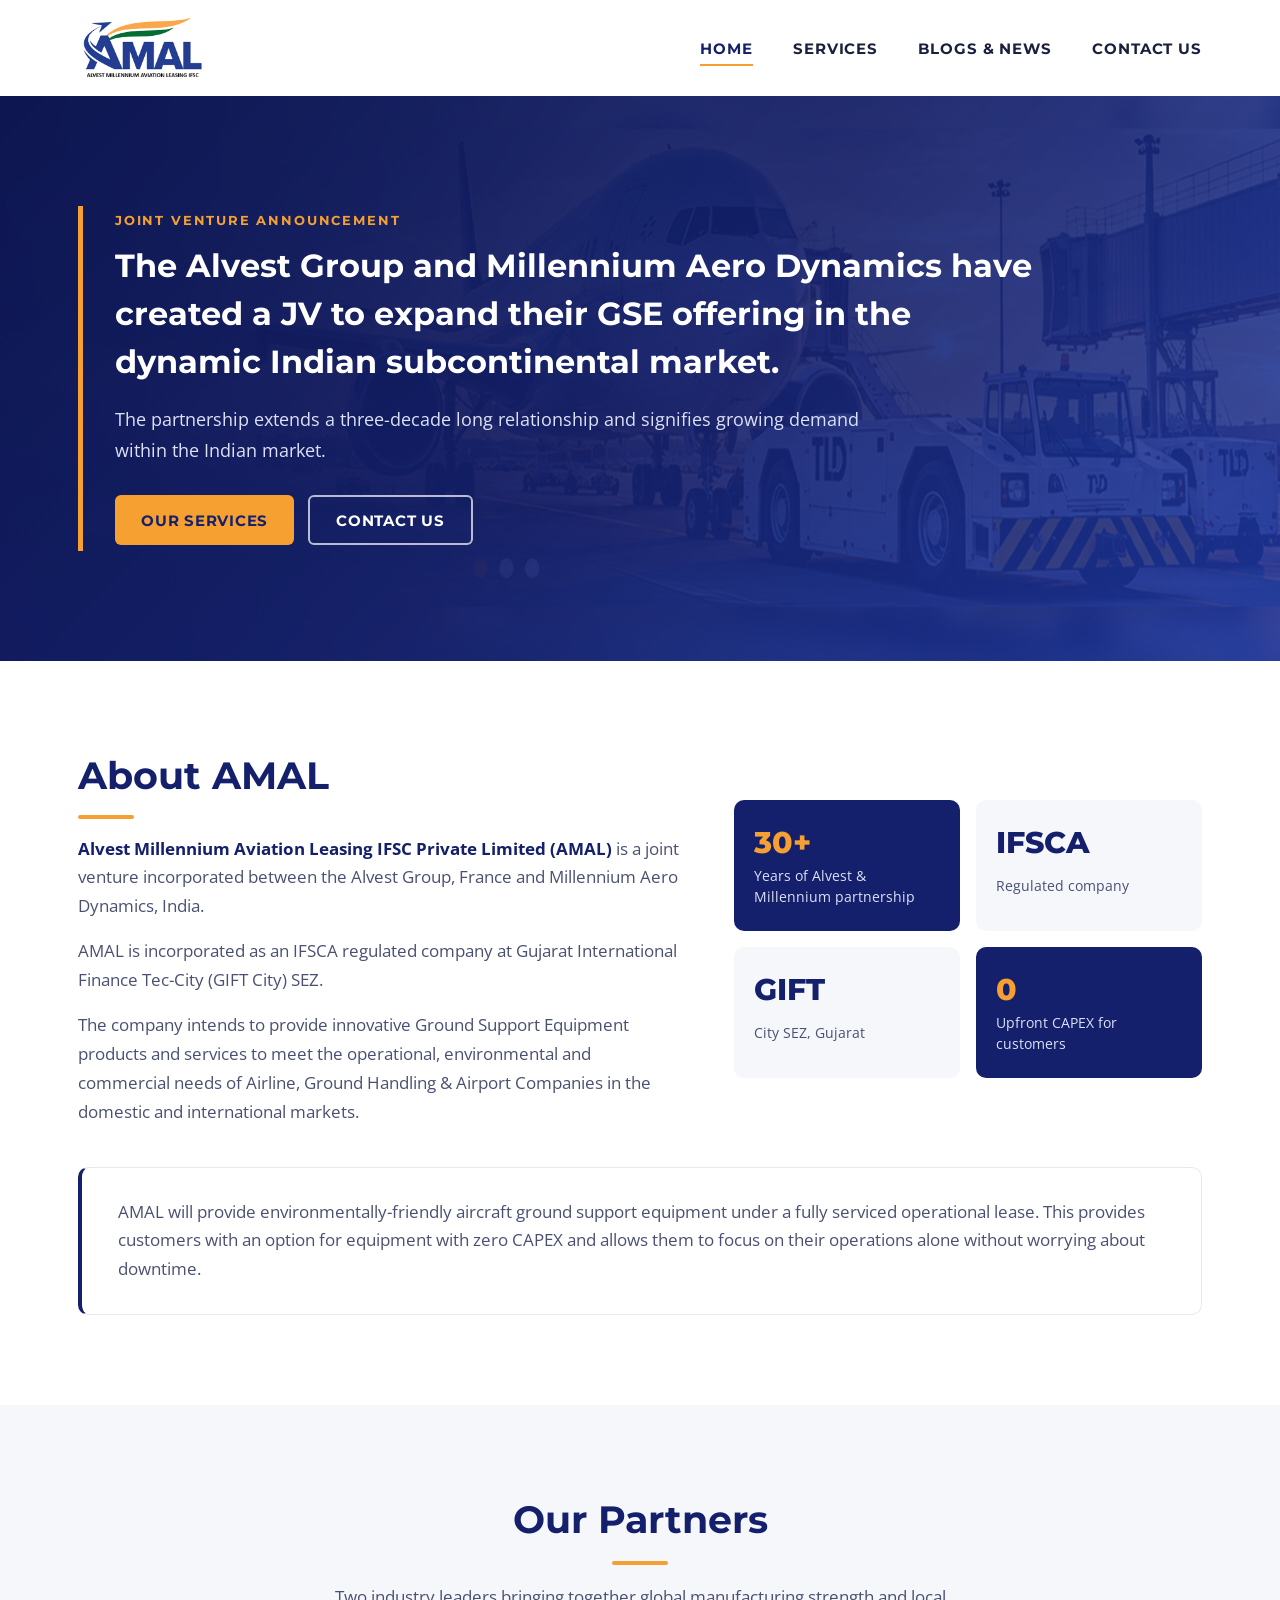
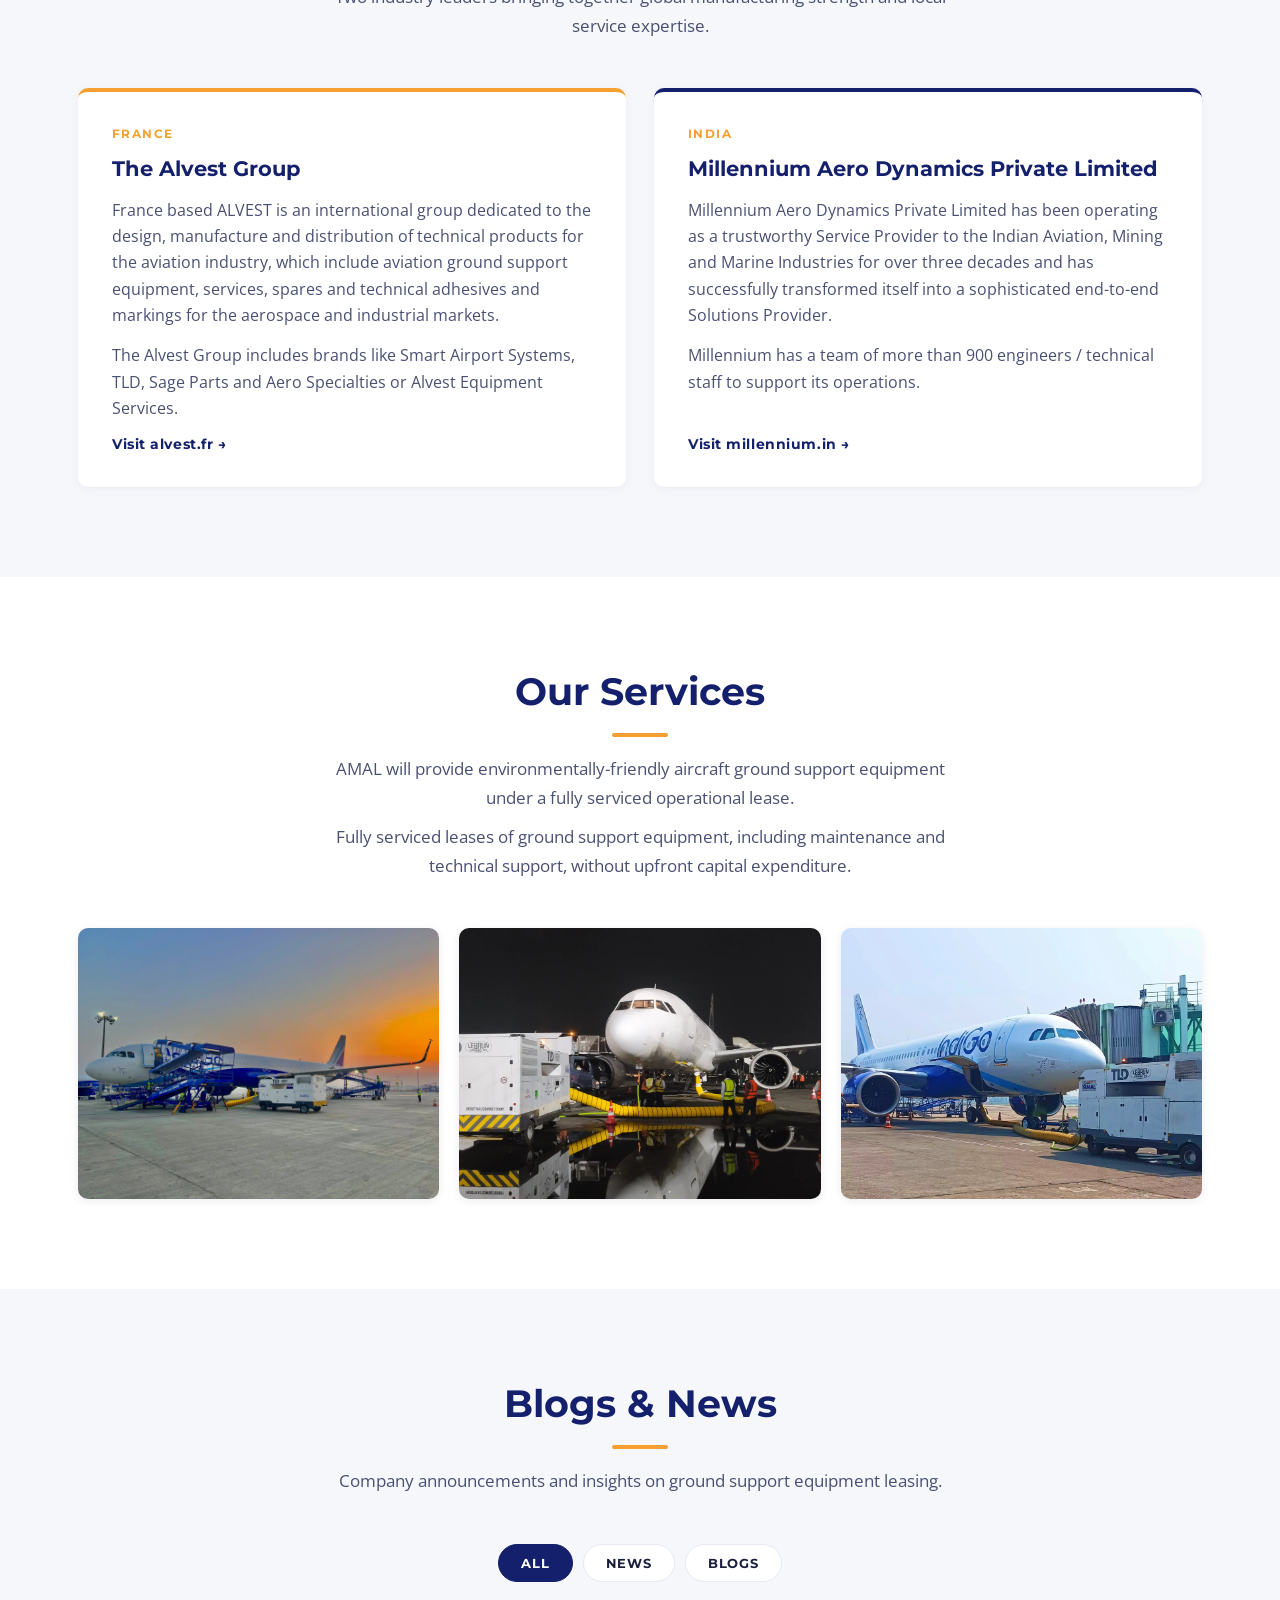
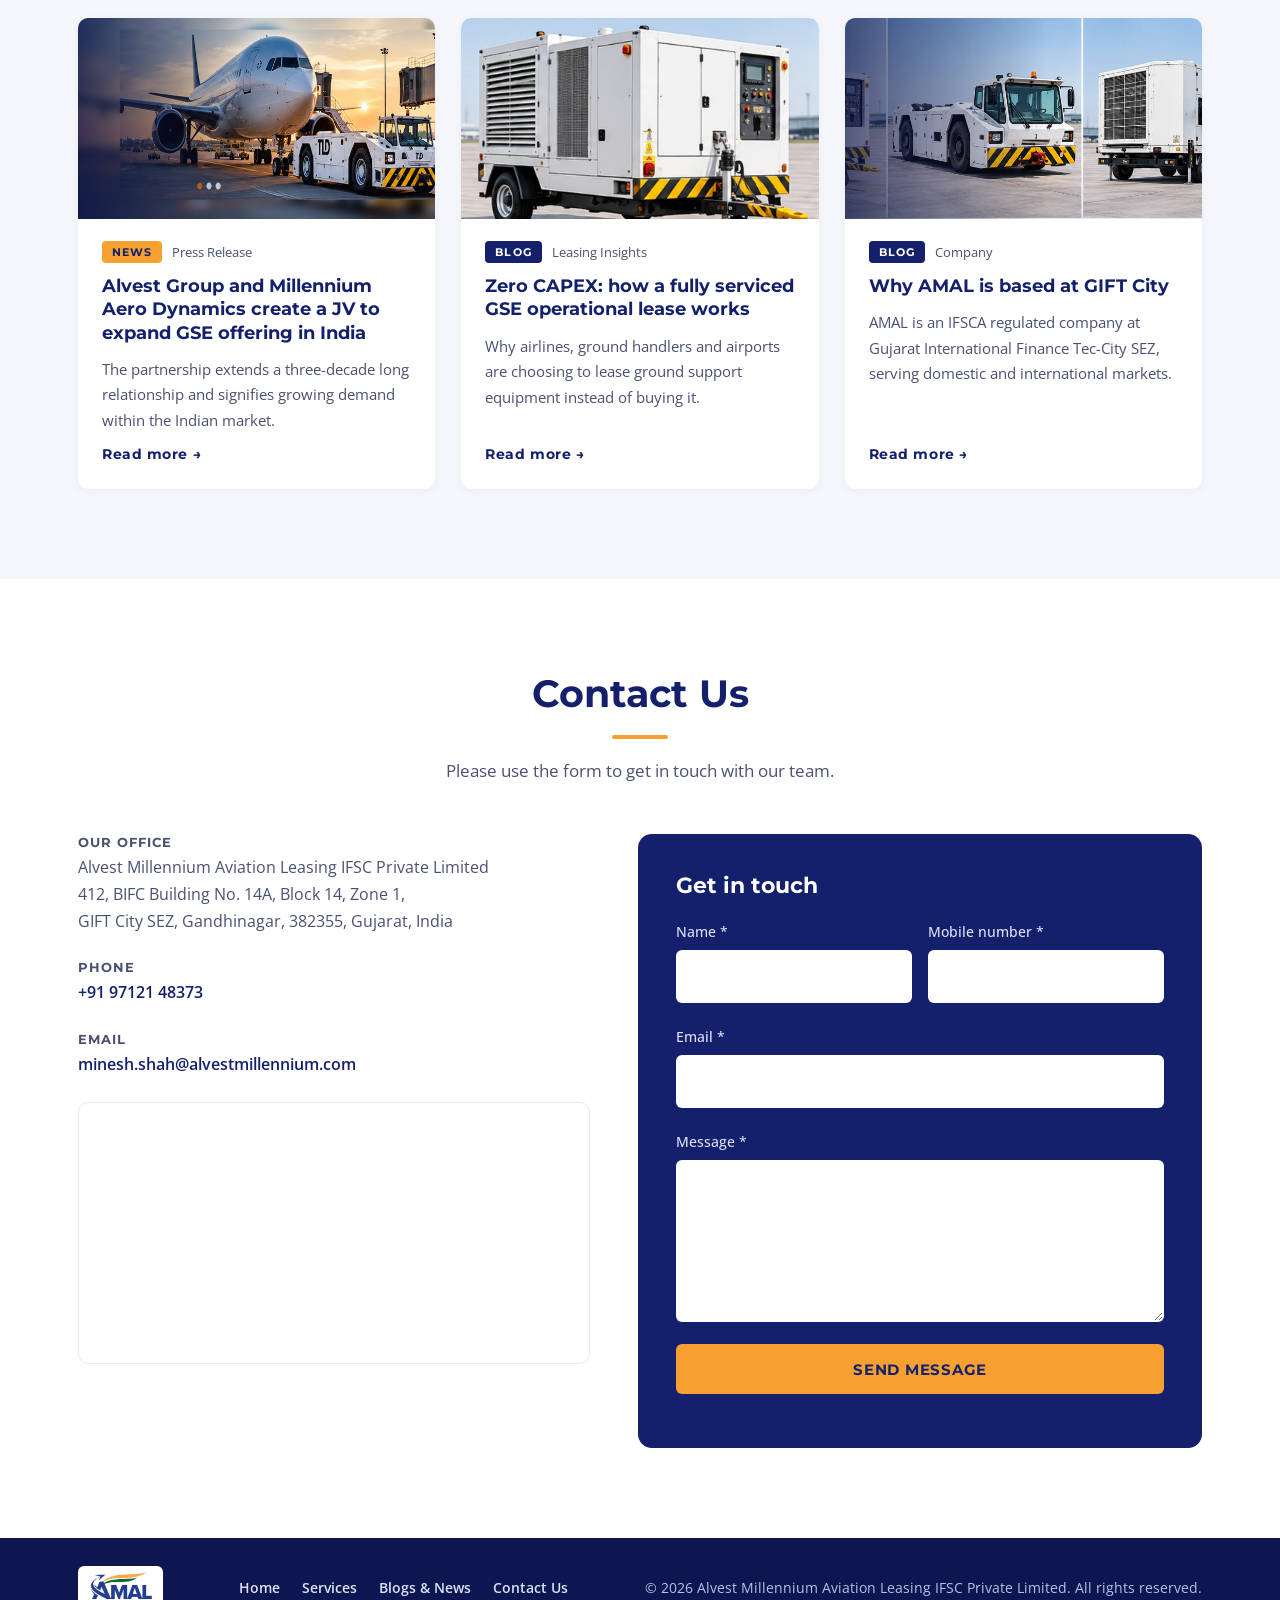
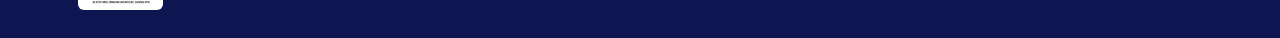
==== index.html @ c360e232 "Add files via upload" ====
<!doctype html>
<html lang="en">
<head>
  <meta charset="utf-8" />
  <meta name="viewport" content="width=device-width, initial-scale=1" />
  <title>AMAL | Alvest Millennium Aviation Leasing IFSC</title>
  <meta name="description" content="AMAL is a joint venture of the Alvest Group (France) and Millennium Aero Dynamics (India), providing environmentally-friendly aircraft ground support equipment on fully serviced operational leases from GIFT City, India." />
  <link rel="icon" type="image/png" href="images/amal-logo.png" />
  <link rel="preconnect" href="https://fonts.googleapis.com" />
  <link rel="preconnect" href="https://fonts.gstatic.com" crossorigin />
  <link href="https://fonts.googleapis.com/css2?family=Montserrat:wght@600;700;800&family=Open+Sans:wght@400;500;600&display=swap" rel="stylesheet" />
  <link rel="stylesheet" href="css/style.css" />
</head>
<body>
  <a class="skip-link" href="#main">Skip to content</a>

  <!-- Header -->
  <header class="header" id="header">
    <div class="container header__inner">
      <a class="brand" href="#home" aria-label="AMAL home">
        <img src="images/amal-logo.png" alt="AMAL – Alvest Millennium Aviation Leasing IFSC" width="400" height="197" />
      </a>
      <button class="nav-toggle" id="navToggle" aria-controls="siteNav" aria-expanded="false" aria-label="Open menu">
        <span></span><span></span><span></span>
      </button>
      <nav class="nav" id="siteNav" aria-label="Main">
        <a href="#home">Home</a>
        <a href="#services">Services</a>
        <a href="#blogs">Blogs &amp; News</a>
        <a href="#contact">Contact Us</a>
      </nav>
    </div>
  </header>

  <main id="main">
    <!-- ===================== HOME ===================== -->
    <section class="hero" id="home">
      <div class="container">
        <div class="hero__statement reveal">
          <p class="eyebrow">Joint Venture Announcement</p>
          <h1>The Alvest Group and Millennium Aero Dynamics have created a JV to expand their GSE offering in the dynamic Indian subcontinental market.</h1>
          <p class="hero__lead">The partnership extends a three-decade long relationship and signifies growing demand within the Indian market.</p>
          <div class="hero__actions">
            <a class="btn btn--solid" href="#services">Our Services</a>
            <a class="btn btn--ghost" href="#contact">Contact Us</a>
          </div>
        </div>
      </div>
    </section>

    <!-- About AMAL -->
    <section class="section about">
      <div class="container about__grid">
        <div class="about__text reveal">
          <h2 class="title-left">About AMAL</h2>
          <p><strong>Alvest Millennium Aviation Leasing IFSC Private Limited (AMAL)</strong> is a joint venture incorporated between the Alvest Group, France and Millennium Aero Dynamics, India.</p>
          <p>AMAL is incorporated as an IFSCA regulated company at Gujarat International Finance Tec-City (GIFT City) SEZ.</p>
          <p>The company intends to provide innovative Ground Support Equipment products and services to meet the operational, environmental and commercial needs of Airline, Ground Handling &amp; Airport Companies in the domestic and international markets.</p>
        </div>
        <div class="highlights reveal">
          <div class="highlight"><span class="highlight__big">30+</span><span>Years of Alvest &amp; Millennium partnership</span></div>
          <div class="highlight"><span class="highlight__big">IFSCA</span><span>Regulated company</span></div>
          <div class="highlight"><span class="highlight__big">GIFT</span><span>City SEZ, Gujarat</span></div>
          <div class="highlight"><span class="highlight__big">0</span><span>Upfront CAPEX for customers</span></div>
        </div>
      </div>

      <div class="container">
        <div class="text-card text-card--accent reveal">
          <p>AMAL will provide environmentally-friendly aircraft ground support equipment under a fully serviced operational lease. This provides customers with an option for equipment with zero CAPEX and allows them to focus on their operations alone without worrying about downtime.</p>
        </div>
      </div>
    </section>

    <!-- Partners -->
    <section class="section section--tint" id="partners">
      <div class="container">
        <div class="section-head reveal">
          <h2>Our Partners</h2>
          <p>Two industry leaders bringing together global manufacturing strength and local service expertise.</p>
        </div>

        <div class="partners">
          <article class="partner reveal">
            <p class="partner__tag">France</p>
            <h3>The Alvest Group</h3>
            <p>France based ALVEST is an international group dedicated to the design, manufacture and distribution of technical products for the aviation industry, which include aviation ground support equipment, services, spares and technical adhesives and markings for the aerospace and industrial markets.</p>
            <p>The Alvest Group includes brands like Smart Airport Systems, TLD, Sage Parts and Aero Specialties or Alvest Equipment Services.</p>
            <a class="link-arrow" href="https://alvest.fr" target="_blank" rel="noopener">Visit alvest.fr</a>
          </article>

          <article class="partner reveal">
            <p class="partner__tag">India</p>
            <h3>Millennium Aero Dynamics Private Limited</h3>
            <p>Millennium Aero Dynamics Private Limited has been operating as a trustworthy Service Provider to the Indian Aviation, Mining and Marine Industries for over three decades and has successfully transformed itself into a sophisticated end-to-end Solutions Provider.</p>
            <p>Millennium has a team of more than 900 engineers / technical staff to support its operations.</p>
            <a class="link-arrow" href="https://millennium.in/" target="_blank" rel="noopener">Visit millennium.in</a>
          </article>
        </div>
      </div>
    </section>

    <!-- ===================== SERVICES ===================== -->
    <section class="section" id="services">
      <div class="container">
        <div class="section-head reveal">
          <h2>Our Services</h2>
          <p>AMAL will provide environmentally-friendly aircraft ground support equipment under a fully serviced operational lease.</p>
          <p>Fully serviced leases of ground support equipment, including maintenance and technical support, without upfront capital expenditure.</p>
        </div>

        <div class="gallery">
          <img class="reveal" src="images/service-delhi-combo-dawn.webp" alt="AMAL TLD Lebrun Combo 20 unit serving an aircraft at dawn" loading="lazy" />
          <img class="reveal" src="images/service-combo20-night.webp" alt="AMAL TLD Lebrun Combo 20 unit connected to an aircraft at night" loading="lazy" />
          <img class="reveal" src="images/service-combo20-gate.webp" alt="AMAL TLD Lebrun Combo 20 unit at the aircraft gate" loading="lazy" />
        </div>
      </div>
    </section>

    <!-- ===================== BLOGS & NEWS ===================== -->
    <section class="section section--tint" id="blogs">
      <div class="container">
        <div class="section-head reveal">
          <h2>Blogs &amp; News</h2>
          <p>Company announcements and insights on ground support equipment leasing.</p>
        </div>

        <div class="filters reveal" role="group" aria-label="Filter posts">
          <button class="filter is-active" data-filter="all" aria-pressed="true">All</button>
          <button class="filter" data-filter="news" aria-pressed="false">News</button>
          <button class="filter" data-filter="blog" aria-pressed="false">Blogs</button>
        </div>

        <!--
          HOW TO ADD A POST: copy one <article class="post"> block below.
          - data-category: "news" or "blog"
          - Edit the image, date, title, summary and the content inside .post__full
        -->
        <div class="posts" id="posts">
          <article class="post reveal" data-category="news">
            <img class="post__img" src="images/aviation-slider-2.webp" alt="Aircraft on the apron" loading="lazy" />
            <div class="post__body">
              <p class="post__meta"><span class="badge">News</span><span class="post__date">Press Release</span></p>
              <h3 class="post__title">Alvest Group and Millennium Aero Dynamics create a JV to expand GSE offering in India</h3>
              <p class="post__excerpt">The partnership extends a three-decade long relationship and signifies growing demand within the Indian market.</p>
              <button class="link-arrow post__open" type="button">Read more</button>
            </div>
            <div class="post__full" hidden>
              <p>The Alvest Group and Millennium Aero Dynamics have created a joint venture to expand their Ground Support Equipment (GSE) offering in the dynamic Indian subcontinental market. The partnership extends the three-decade long relationship between the two companies and signifies growing demand within the Indian market.</p>
              <p>Alvest Millennium Aviation Leasing IFSC Private Limited (AMAL) is incorporated as an IFSCA regulated company at Gujarat International Finance Tec-City (GIFT City) SEZ.</p>
              <p>The company intends to provide innovative Ground Support Equipment products and services to meet the operational, environmental and commercial needs of Airline, Ground Handling &amp; Airport Companies in the domestic and international markets.</p>
              <p>AMAL will provide environmentally-friendly aircraft ground support equipment under a fully serviced operational lease, giving customers an option for equipment with zero CAPEX so they can focus on their operations without worrying about downtime.</p>
            </div>
          </article>

          <article class="post reveal" data-category="blog">
            <img class="post__img" src="images/ground-power-systems.webp" alt="Ground power unit" loading="lazy" />
            <div class="post__body">
              <p class="post__meta"><span class="badge badge--blog">Blog</span><span class="post__date">Leasing Insights</span></p>
              <h3 class="post__title">Zero CAPEX: how a fully serviced GSE operational lease works</h3>
              <p class="post__excerpt">Why airlines, ground handlers and airports are choosing to lease ground support equipment instead of buying it.</p>
              <button class="link-arrow post__open" type="button">Read more</button>
            </div>
            <div class="post__full" hidden>
              <p>Buying ground support equipment ties up significant capital and brings the ongoing responsibility of maintaining it. A fully serviced operational lease changes that model.</p>
              <p>Under AMAL's operational lease, the customer gets the equipment it needs without upfront capital expenditure. Maintenance and technical support are included in the lease, so the equipment stays in service and the customer can focus on its operations instead of worrying about downtime.</p>
              <p>The lease is designed for Airline, Ground Handling and Airport Companies in India and in international markets, and covers environmentally-friendly equipment that supports operators' environmental goals.</p>
              <p>To discuss your equipment needs, <a href="#contact" class="js-close-modal">contact our team</a>.</p>
            </div>
          </article>

          <article class="post reveal" data-category="blog">
            <img class="post__img" src="images/aviation-slider-3.webp" alt="Aircraft at the gate with ground equipment" loading="lazy" />
            <div class="post__body">
              <p class="post__meta"><span class="badge badge--blog">Blog</span><span class="post__date">Company</span></p>
              <h3 class="post__title">Why AMAL is based at GIFT City</h3>
              <p class="post__excerpt">AMAL is an IFSCA regulated company at Gujarat International Finance Tec-City SEZ, serving domestic and international markets.</p>
              <button class="link-arrow post__open" type="button">Read more</button>
            </div>
            <div class="post__full" hidden>
              <p>AMAL is incorporated as an IFSCA regulated company at Gujarat International Finance Tec-City (GIFT City) SEZ in Gandhinagar, Gujarat.</p>
              <p>From GIFT City, AMAL serves customers in both the domestic and international markets, combining the Alvest Group's global range of ground support equipment with Millennium Aero Dynamics' service network of more than 900 engineers and technical staff.</p>
              <p>Together, the partners bring over three decades of working together to the Indian subcontinental market.</p>
            </div>
          </article>
        </div>

        <p class="posts__empty" id="postsEmpty" hidden>No posts in this category yet.</p>
      </div>
    </section>

    <!-- ===================== CONTACT ===================== -->
    <section class="section" id="contact">
      <div class="container">
        <div class="section-head reveal">
          <h2>Contact Us</h2>
          <p>Please use the form to get in touch with our team.</p>
        </div>

        <div class="contact">
          <div class="contact__info reveal">
            <div class="info-item">
              <p class="info-item__label">Our Office</p>
              <p>Alvest Millennium Aviation Leasing IFSC Private Limited<br />
                412, BIFC Building No. 14A, Block 14, Zone 1,<br />
                GIFT City SEZ, Gandhinagar, 382355, Gujarat, India</p>
            </div>
            <div class="info-item">
              <p class="info-item__label">Phone</p>
              <p><a href="tel:+919712148373">+91 97121 48373</a></p>
            </div>
            <div class="info-item">
              <p class="info-item__label">Email</p>
              <p><a class="js-email" id="emailLink" href="#contact">Email address</a></p>
            </div>
            <div class="map">
              <iframe
                src="https://maps.google.com/maps?q=GIFT%20City%20SEZ%2C%20Gandhinagar%2C%20382355%2C%20Gujarat%2C%20India&amp;z=15&amp;output=embed"
                title="AMAL office location – GIFT City" loading="lazy" allowfullscreen
                referrerpolicy="no-referrer-when-downgrade"></iframe>
            </div>
          </div>

          <form class="form reveal" id="contactForm" action="https://formsubmit.co/minesh.shah@alvestmillennium.com" method="POST" novalidate>
            <input type="hidden" name="_subject" value="New enquiry - AMAL website" />
            <input type="hidden" name="_template" value="table" />
            <input type="hidden" name="_captcha" value="false" />
            <div class="honey" aria-hidden="true">
              <label for="amalTrap">Leave this field blank</label>
              <input id="amalTrap" name="_honey" type="text" tabindex="-1" autocomplete="off" />
            </div>

            <h3>Get in touch</h3>
            <div class="form__row">
              <div class="field">
                <label for="name">Name *</label>
                <input id="name" name="name" type="text" autocomplete="name" required />
                <p class="field__error" aria-live="polite"></p>
              </div>
              <div class="field">
                <label for="mobile">Mobile number *</label>
                <input id="mobile" name="mobile" type="tel" inputmode="tel" autocomplete="tel" required />
                <p class="field__error" aria-live="polite"></p>
              </div>
            </div>
            <div class="field">
              <label for="email">Email *</label>
              <input id="email" name="email" type="email" autocomplete="email" required />
              <p class="field__error" aria-live="polite"></p>
            </div>
            <div class="field">
              <label for="message">Message *</label>
              <textarea id="message" name="message" rows="5" required></textarea>
              <p class="field__error" aria-live="polite"></p>
            </div>
            <button class="btn" type="submit">Send Message</button>
            <p class="form__status" id="formStatus" role="status" aria-live="polite"></p>
          </form>
        </div>
      </div>
    </section>
  </main>

  <footer class="footer">
    <div class="container footer__inner">
      <img src="images/amal-logo.png" alt="AMAL" class="footer__logo" />
      <nav class="footer__nav" aria-label="Footer">
        <a href="#home">Home</a>
        <a href="#services">Services</a>
        <a href="#blogs">Blogs &amp; News</a>
        <a href="#contact">Contact Us</a>
      </nav>
      <p>© <span id="year">2026</span> Alvest Millennium Aviation Leasing IFSC Private Limited. All rights reserved.</p>
    </div>
  </footer>

  <!-- Post reader (modal) -->
  <div class="modal" id="postModal" hidden>
    <div class="modal__backdrop" data-close></div>
    <div class="modal__dialog" role="dialog" aria-modal="true" aria-labelledby="modalTitle">
      <button class="modal__close" type="button" aria-label="Close" data-close>&times;</button>
      <img class="modal__img" id="modalImg" src="" alt="" />
      <div class="modal__body">
        <p class="post__meta" id="modalMeta"></p>
        <h3 id="modalTitle"></h3>
        <div class="modal__content" id="modalContent"></div>
      </div>
    </div>
  </div>

  <button class="to-top" id="toTop" aria-label="Back to top">
    <svg viewBox="0 0 24 24" aria-hidden="true"><path d="M6 14l6-6 6 6"></path></svg>
  </button>

  <script src="js/main.js"></script>
</body>
</html>
---- css/style.css ----
/* ==========================================================
   AMAL – Alvest Millennium Aviation Leasing IFSC
   Clean, simple layout (navy + saffron from the logo)
   ========================================================== */
:root {
  --navy: #14206B;
  --navy-deep: #0D1650;
  --blue: #1E3AA8;
  --saffron: #F5A031;
  --ink: #1A1F3D;
  --text: #4A5072;
  --line: #E6E9F2;
  --tint: #F5F7FB;
  --white: #fff;
  --radius: 10px;
  --display: "Montserrat", system-ui, sans-serif;
  --body: "Open Sans", system-ui, sans-serif;
  --header-h: 96px;
}

*, *::before, *::after { box-sizing: border-box; }
html { scroll-behavior: smooth; scroll-padding-top: var(--header-h); }
body { margin: 0; font-family: var(--body); color: var(--ink); background: var(--white); line-height: 1.7; -webkit-font-smoothing: antialiased; }
img { max-width: 100%; display: block; }
a { color: var(--blue); }
h1, h2, h3 { font-family: var(--display); margin: 0; line-height: 1.3; }
p { margin: 0; }
:focus-visible { outline: 3px solid var(--saffron); outline-offset: 3px; }

.container { max-width: 1180px; margin: 0 auto; padding: 0 28px; }
.skip-link { position: absolute; left: -9999px; top: 8px; z-index: 100; background: #fff; padding: 10px 16px; }
.skip-link:focus { left: 8px; }

/* ---------- Header ---------- */
.header { position: sticky; top: 0; z-index: 50; background: var(--white); transition: box-shadow .25s ease; }
.header.is-scrolled { box-shadow: 0 4px 20px rgba(13,22,80,.08); }
.header__inner { display: flex; align-items: center; justify-content: space-between; min-height: var(--header-h); }
.brand img { height: 62px; width: auto; }

.nav { display: flex; gap: 40px; }
.nav a {
  position: relative; color: var(--ink); text-decoration: none; padding: 8px 0;
  font: 700 15px var(--display); letter-spacing: .06em; text-transform: uppercase;
}
.nav a::after {
  content: ""; position: absolute; left: 0; right: 0; bottom: 0; height: 2px;
  background: var(--saffron); transform: scaleX(0); transition: transform .25s ease;
}
.nav a:hover, .nav a.is-active { color: var(--navy); }
.nav a:hover::after, .nav a.is-active::after { transform: scaleX(1); }

.nav-toggle {
  display: none; width: 46px; height: 46px; border: 1px solid var(--line); border-radius: 8px;
  background: #fff; cursor: pointer; flex-direction: column; justify-content: center; align-items: center; gap: 5px;
}
.nav-toggle span { width: 22px; height: 2px; background: var(--ink); transition: transform .2s, opacity .2s; }
.nav-toggle[aria-expanded="true"] span:nth-child(1) { transform: translateY(7px) rotate(45deg); }
.nav-toggle[aria-expanded="true"] span:nth-child(2) { opacity: 0; }
.nav-toggle[aria-expanded="true"] span:nth-child(3) { transform: translateY(-7px) rotate(-45deg); }

/* ---------- Hero ---------- */
.hero {
  position: relative; color: var(--white); padding: 110px 0;
  background:
    linear-gradient(135deg, rgba(13,22,80,.96) 0%, rgba(20,32,107,.92) 50%, rgba(30,58,168,.85) 100%),
    url("../images/aviation-slider-2.webp") center / cover no-repeat;
}
.hero__statement { border-left: 5px solid var(--saffron); padding: 6px 0 6px 32px; max-width: 960px; }
.hero h1 { font-size: clamp(22px, 2.6vw, 32px); font-weight: 700; line-height: 1.5; }

/* ---------- Text cards ---------- */
.text-card {
  background: var(--tint); border-radius: var(--radius); padding: 30px 36px;
  border-left: 4px solid transparent; transition: border-color .25s, box-shadow .25s;
}
.text-card:hover { border-left-color: var(--saffron); box-shadow: 0 8px 24px rgba(13,22,80,.06); }
.text-card p { font-size: 17px; color: var(--text); }
.text-card--accent { background: var(--white); border: 1px solid var(--line); border-left: 4px solid var(--navy); }

/* ---------- Sections ---------- */
.section { padding: 90px 0; }
.section--tint { background: var(--tint); }
.section-head { text-align: center; max-width: 640px; margin: 0 auto 48px; }
.section-head h2 { font-size: clamp(28px, 3vw, 38px); color: var(--navy); }
.section-head h2::after { content: ""; display: block; width: 56px; height: 4px; background: var(--saffron); margin: 16px auto 18px; border-radius: 2px; }
.section-head p { color: var(--text); font-size: 17px; }

/* ---------- Contact ---------- */
.contact { display: grid; grid-template-columns: 1fr 1.1fr; gap: 48px; align-items: start; }
.contact__info { display: grid; gap: 24px; }
.info-item__label { font: 700 13px var(--display); letter-spacing: .08em; text-transform: uppercase; color: var(--saffron); margin-bottom: 4px; }
.info-item p { color: var(--text); }
.info-item a { color: var(--navy); font-weight: 600; text-decoration: none; }
.info-item a:hover { color: var(--saffron); }
.map { border-radius: var(--radius); overflow: hidden; border: 1px solid var(--line); }
.map iframe { display: block; width: 100%; height: 260px; border: 0; }

.form { background: var(--navy); color: #fff; border-radius: 14px; padding: 38px; display: grid; gap: 16px; position: relative; }
.form h3 { font-size: 22px; margin-bottom: 4px; }
.honey { position: absolute; left: -10000px; width: 1px; height: 1px; overflow: hidden; }
.form__row { display: grid; grid-template-columns: 1fr 1fr; gap: 16px; }
.field { display: grid; gap: 6px; }
.field label { font-size: 14px; font-weight: 500; color: #DCE1F7; }
.field input, .field textarea {
  font: inherit; color: var(--ink); width: 100%; padding: 12px 14px; min-height: 48px;
  border: 1px solid transparent; border-radius: 6px; background: #fff; transition: box-shadow .2s;
}
.field textarea { resize: vertical; }
.field input:focus, .field textarea:focus { outline: none; box-shadow: 0 0 0 3px rgba(245,160,49,.55); }
.field.has-error input, .field.has-error textarea { border-color: #FF8A80; }
.field__error { color: #FFB4AB; font-size: 13px; }
.btn {
  min-height: 50px; border: 0; border-radius: 6px; cursor: pointer;
  background: var(--saffron); color: var(--navy); font: 700 15px var(--display); letter-spacing: .05em; text-transform: uppercase;
  transition: background .2s, transform .15s;
}
.btn:hover { background: #FFB347; transform: translateY(-1px); }
.btn:disabled { opacity: .7; cursor: wait; }
.form__status { font-size: 15px; }
.form__status.is-success { color: #9BE3B0; }
.form__status.is-error { color: #FFB4AB; }

/* ---------- Footer ---------- */
.footer { background: var(--navy-deep); color: #B9C1E6; font-size: 14px; }
.footer__inner { display: flex; flex-wrap: wrap; align-items: center; justify-content: space-between; gap: 16px; padding-top: 28px; padding-bottom: 28px; }
.footer__logo { height: 44px; width: auto; background: #fff; padding: 6px 10px; border-radius: 6px; }

/* ---------- Back to top ---------- */
.to-top {
  position: fixed; right: 20px; bottom: 20px; z-index: 40; width: 46px; height: 46px; border-radius: 50%;
  border: 0; background: var(--saffron); cursor: pointer; display: flex; align-items: center; justify-content: center;
  box-shadow: 0 8px 20px rgba(13,22,80,.25); opacity: 0; visibility: hidden; transform: translateY(10px);
  transition: opacity .2s, transform .2s, visibility .2s;
}
.to-top.is-visible { opacity: 1; visibility: visible; transform: none; }
.to-top svg { width: 22px; height: 22px; fill: none; stroke: var(--navy); stroke-width: 2.5; stroke-linecap: round; stroke-linejoin: round; }

/* ---------- Hero extras ---------- */
.eyebrow { font: 700 13px var(--display); letter-spacing: .14em; text-transform: uppercase; color: var(--saffron); margin-bottom: 14px; }
.hero__lead { margin-top: 18px; font-size: 18px; color: #DCE1F7; max-width: 760px; }
.hero__actions { display: flex; flex-wrap: wrap; gap: 14px; margin-top: 30px; }
.btn { display: inline-flex; align-items: center; justify-content: center; padding: 0 26px; text-decoration: none; }
.btn--ghost { background: transparent; color: #fff; border: 2px solid rgba(255,255,255,.7); }
.btn--ghost:hover { background: #fff; color: var(--navy); }

/* ---------- About ---------- */
.about__grid { display: grid; grid-template-columns: 1.3fr 1fr; gap: 48px; align-items: center; margin-bottom: 40px; }
.about__text { display: grid; gap: 16px; }
.about__text p { font-size: 17px; color: var(--text); }
.about__text strong { color: var(--navy); }
.title-left { font-size: clamp(28px, 3vw, 38px); color: var(--navy); }
.title-left::after { content: ""; display: block; width: 56px; height: 4px; background: var(--saffron); margin-top: 14px; border-radius: 2px; }
.highlights { display: grid; grid-template-columns: 1fr 1fr; gap: 16px; }
.highlight { background: var(--navy); color: #DCE1F7; border-radius: var(--radius); padding: 24px 20px; display: grid; gap: 4px; font-size: 14px; line-height: 1.5; }
.highlight:nth-child(2), .highlight:nth-child(3) { background: var(--tint); color: var(--text); }
.highlight:nth-child(2) .highlight__big, .highlight:nth-child(3) .highlight__big { color: var(--navy); }
.highlight__big { font: 800 30px var(--display); color: var(--saffron); }

/* ---------- Partners ---------- */
.partners { display: grid; grid-template-columns: 1fr 1fr; gap: 28px; }
.partner { background: #fff; border-radius: var(--radius); padding: 34px; border-top: 4px solid var(--saffron); box-shadow: 0 2px 10px rgba(13,22,80,.05); display: flex; flex-direction: column; gap: 14px; }
.partner:nth-child(2) { border-top-color: var(--navy); }
.partner h3 { font-size: 21px; color: var(--navy); }
.partner p { color: var(--text); font-size: 15.5px; }
.partner__tag { font: 700 12px var(--display) !important; letter-spacing: .12em; text-transform: uppercase; color: var(--saffron) !important; }
.link-arrow { margin-top: auto; align-self: flex-start; color: var(--navy); font: 700 14px var(--display); letter-spacing: .04em; text-decoration: none; background: none; border: 0; padding: 0; cursor: pointer; }
.link-arrow::after { content: " →"; transition: margin-left .2s; }
.link-arrow:hover { color: var(--saffron); }
.link-arrow:hover::after { margin-left: 4px; }

/* ---------- Services gallery ---------- */
.section-head p + p { margin-top: 10px; }
.gallery { display: grid; grid-template-columns: repeat(3, 1fr); gap: 20px; }
.gallery img { width: 100%; aspect-ratio: 4 / 3; object-fit: cover; border-radius: var(--radius); box-shadow: 0 2px 10px rgba(13,22,80,.08); }

/* ---------- Blogs & News ---------- */
.filters { display: flex; justify-content: center; flex-wrap: wrap; gap: 10px; margin-bottom: 36px; }
.filter { font: 700 13px var(--display); letter-spacing: .06em; text-transform: uppercase; padding: 10px 22px; border-radius: 30px; border: 1px solid var(--line); background: #fff; color: var(--ink); cursor: pointer; transition: background .2s, color .2s; }
.filter:hover { border-color: var(--navy); }
.filter.is-active { background: var(--navy); color: #fff; border-color: var(--navy); }
.posts { display: grid; grid-template-columns: repeat(3, 1fr); gap: 26px; }
.post { background: #fff; border-radius: var(--radius); overflow: hidden; box-shadow: 0 2px 10px rgba(13,22,80,.05); display: flex; flex-direction: column; transition: transform .25s, box-shadow .25s; }
.post:hover { transform: translateY(-4px); box-shadow: 0 14px 32px rgba(13,22,80,.1); }
.post[hidden] { display: none; }
.post__img { width: 100%; aspect-ratio: 16 / 9; object-fit: cover; }
.post__body { padding: 22px 24px 26px; display: flex; flex-direction: column; gap: 12px; flex: 1; }
.post__meta { display: flex; align-items: center; gap: 10px; font-size: 13px; color: var(--text); }
.badge { font: 700 11px var(--display); letter-spacing: .1em; text-transform: uppercase; background: var(--saffron); color: var(--navy); padding: 4px 10px; border-radius: 4px; }
.badge--blog { background: var(--navy); color: #fff; }
.post__title { font-size: 18px; color: var(--navy); }
.post__excerpt { color: var(--text); font-size: 15px; }
.posts__empty { text-align: center; color: var(--text); margin-top: 20px; }

/* ---------- Modal ---------- */
.modal { position: fixed; inset: 0; z-index: 100; display: flex; align-items: center; justify-content: center; padding: 20px; }
.modal[hidden] { display: none; }
.modal__backdrop { position: absolute; inset: 0; background: rgba(13,22,80,.7); }
.modal__dialog { position: relative; background: #fff; border-radius: 14px; max-width: 760px; width: 100%; max-height: 90vh; overflow-y: auto; box-shadow: 0 30px 60px rgba(0,0,0,.3); }
.modal__close { position: absolute; top: 12px; right: 12px; width: 40px; height: 40px; border-radius: 50%; border: 0; background: #fff; color: var(--navy); font-size: 26px; line-height: 1; cursor: pointer; box-shadow: 0 4px 12px rgba(0,0,0,.15); }
.modal__img { width: 100%; aspect-ratio: 16 / 7; object-fit: cover; }
.modal__body { padding: 30px 36px 38px; display: grid; gap: 14px; }
.modal__body h3 { font-size: 24px; color: var(--navy); }
.modal__content { display: grid; gap: 14px; color: var(--text); font-size: 16px; }
body.no-scroll { overflow: hidden; }

/* ---------- Footer nav ---------- */
.footer__nav { display: flex; flex-wrap: wrap; gap: 22px; }
.footer__nav a { color: #DCE1F7; text-decoration: none; font-weight: 600; }
.footer__nav a:hover { color: var(--saffron); }

/* ---------- Responsive (new sections) ---------- */
@media (max-width: 1024px) {
  .posts { grid-template-columns: repeat(2, 1fr); }
  .about__grid { grid-template-columns: 1fr; }
}
@media (max-width: 860px) {
  .partners { grid-template-columns: 1fr; }
  .gallery { grid-template-columns: 1fr 1fr; }
}
@media (max-width: 560px) {
  .gallery { grid-template-columns: 1fr; }
  .posts, .highlights { grid-template-columns: 1fr; }
  .partner { padding: 26px; }
  .modal__body { padding: 24px; }
  .hero__actions .btn { flex: 1; }
  .footer__nav { justify-content: center; }
}

/* ---------- Reveal ---------- */
.reveal { opacity: 0; transform: translateY(20px); transition: opacity .6s ease, transform .6s ease; }
.reveal.is-visible { opacity: 1; transform: none; }

/* ---------- Responsive ---------- */
@media (max-width: 860px) {
  :root { --header-h: 78px; }
  .brand img { height: 50px; }
  .nav-toggle { display: inline-flex; }
  .nav {
    position: absolute; top: 100%; left: 0; right: 0; flex-direction: column; gap: 0;
    background: #fff; padding: 8px 28px 16px; box-shadow: 0 12px 24px rgba(13,22,80,.08); display: none;
  }
  .nav.is-open { display: flex; }
  .nav a { padding: 14px 0; border-bottom: 1px solid var(--line); }
  .nav a::after { display: none; }
  .contact { grid-template-columns: 1fr; }
  .hero { padding: 72px 0; }
}
@media (max-width: 560px) {
  .form__row { grid-template-columns: 1fr; }
  .hero__statement { padding-left: 20px; }
  .text-card { padding: 24px; }
  .form { padding: 26px; }
  .section { padding: 60px 0; }
  .footer__inner { justify-content: center; text-align: center; }
}
@media (prefers-reduced-motion: reduce) {
  html { scroll-behavior: auto; }
  .reveal { opacity: 1; transform: none; }
  * { transition: none !important; }
}
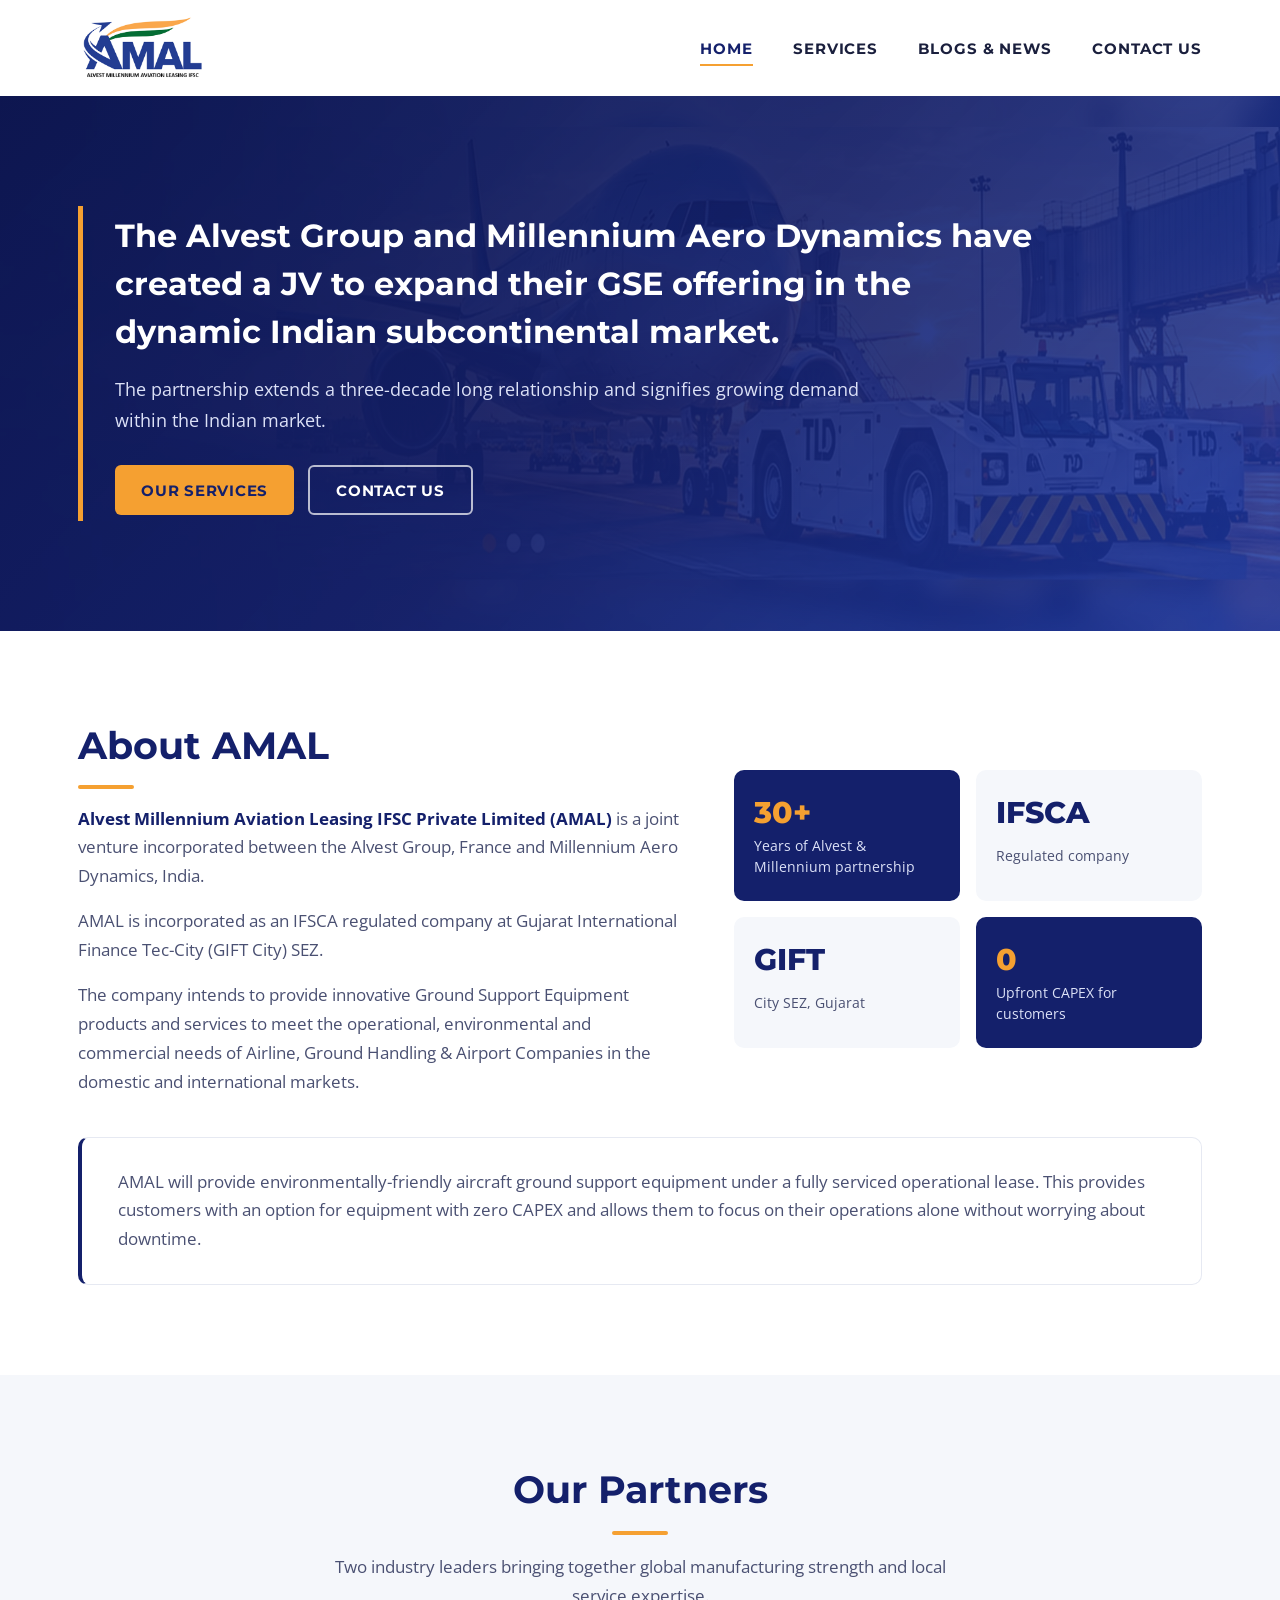
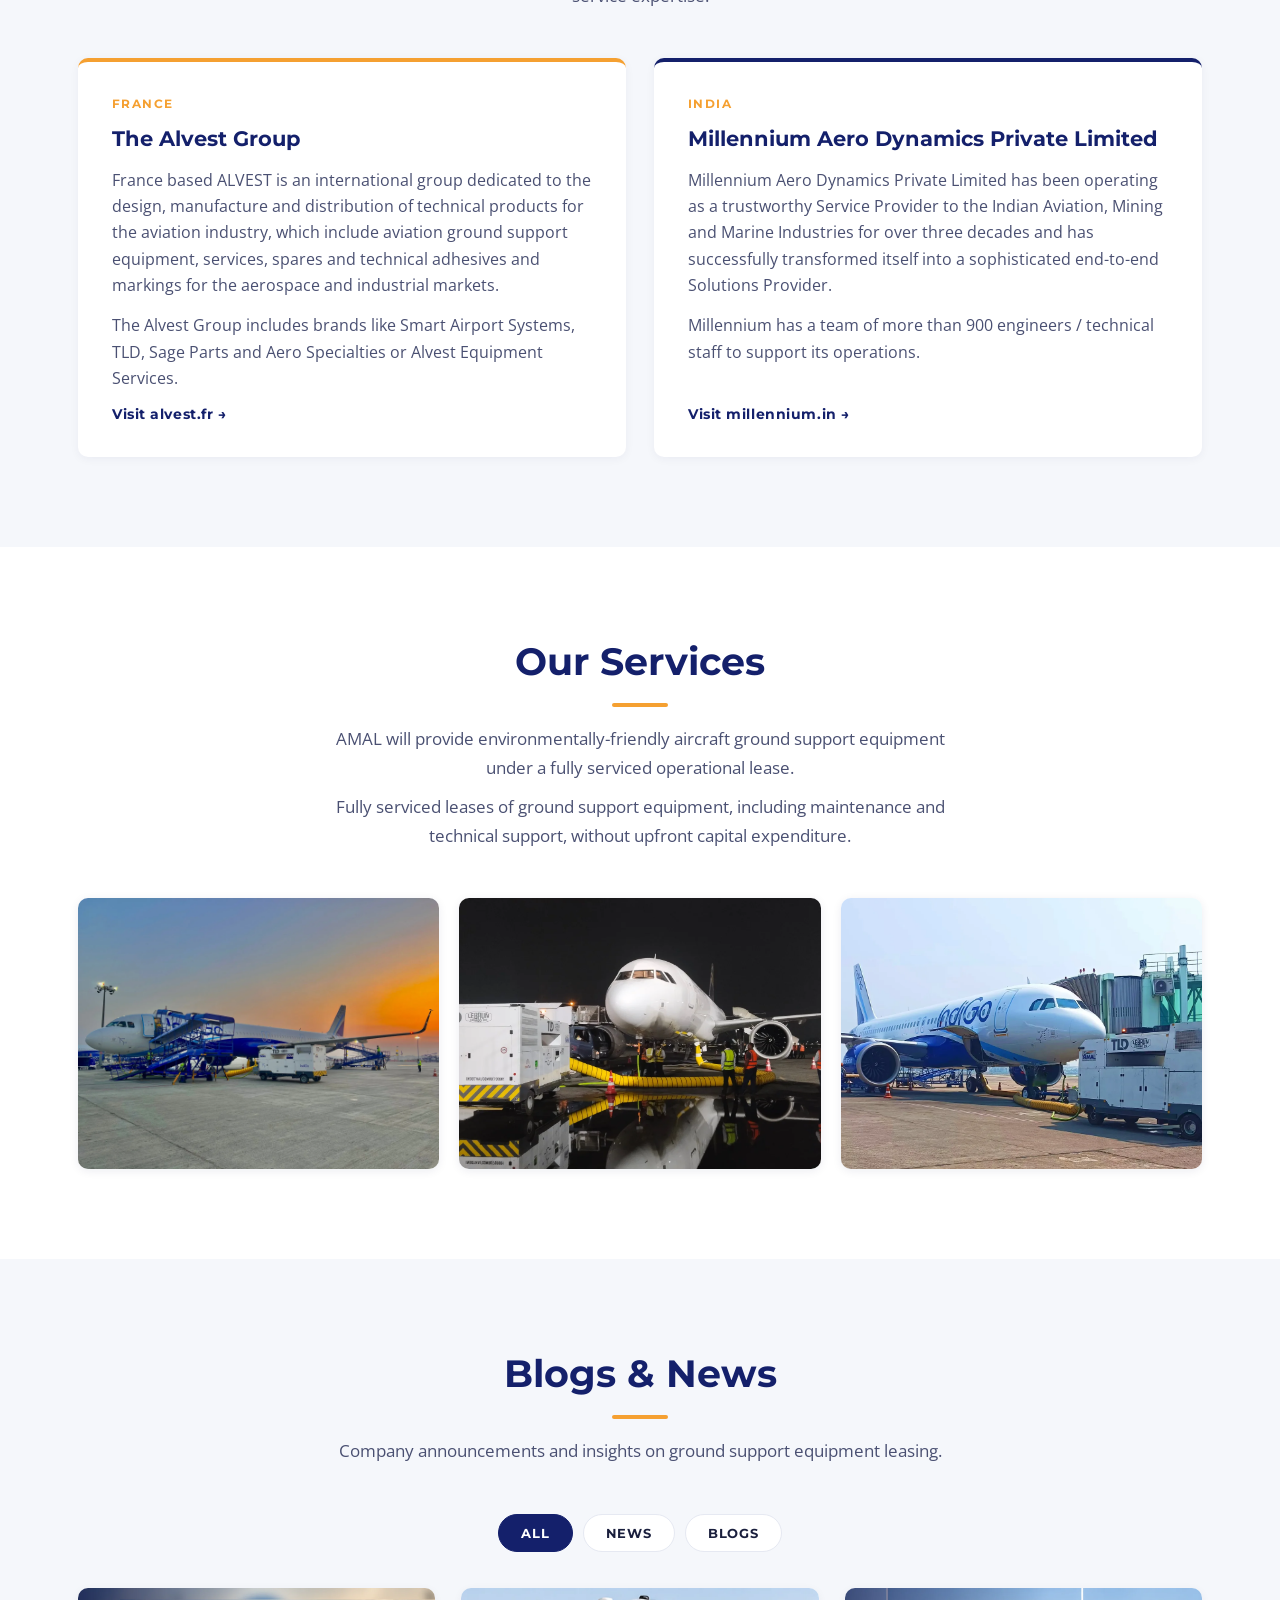
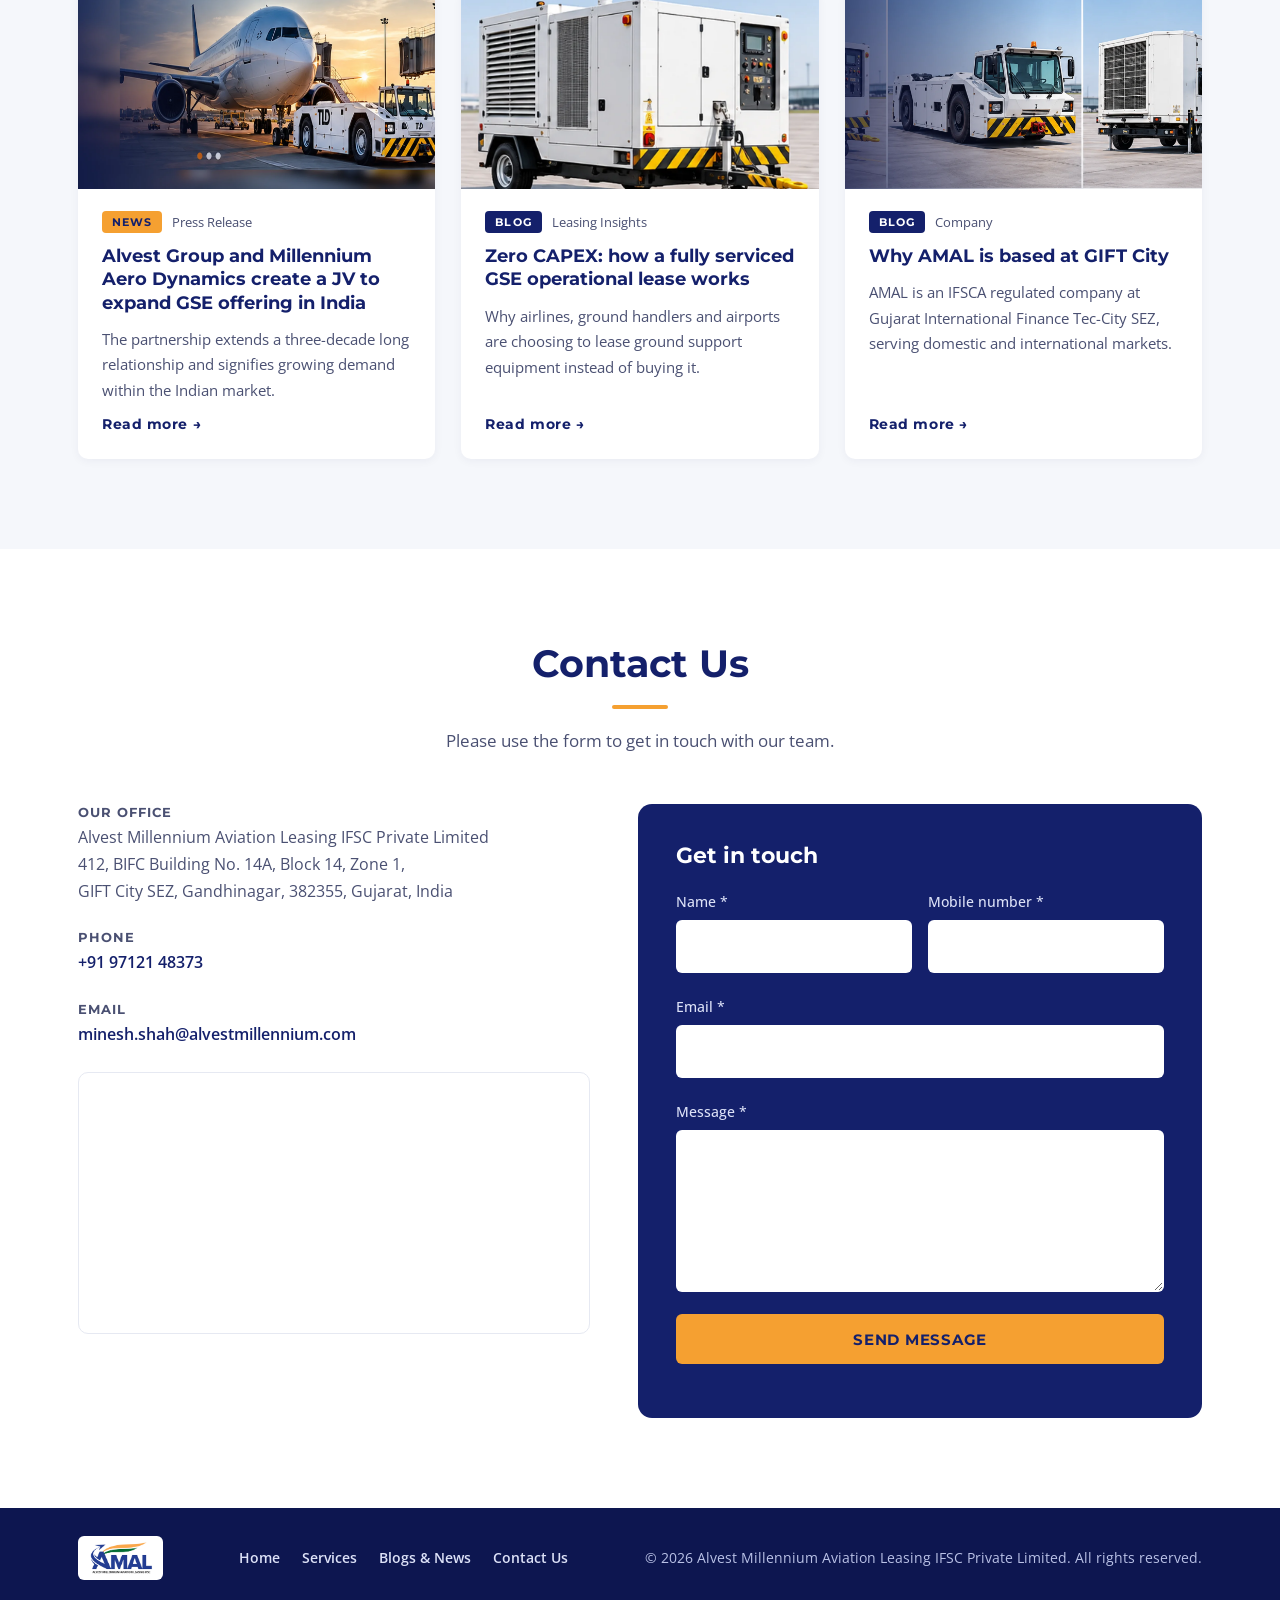
==== commit 6c8a171e: "Update index.html" ====
--- a/index.html
+++ b/index.html
@@ -37,7 +37,6 @@
     <section class="hero" id="home">
       <div class="container">
         <div class="hero__statement reveal">
-          <p class="eyebrow">Joint Venture Announcement</p>
           <h1>The Alvest Group and Millennium Aero Dynamics have created a JV to expand their GSE offering in the dynamic Indian subcontinental market.</h1>
           <p class="hero__lead">The partnership extends a three-decade long relationship and signifies growing demand within the Indian market.</p>
           <div class="hero__actions">
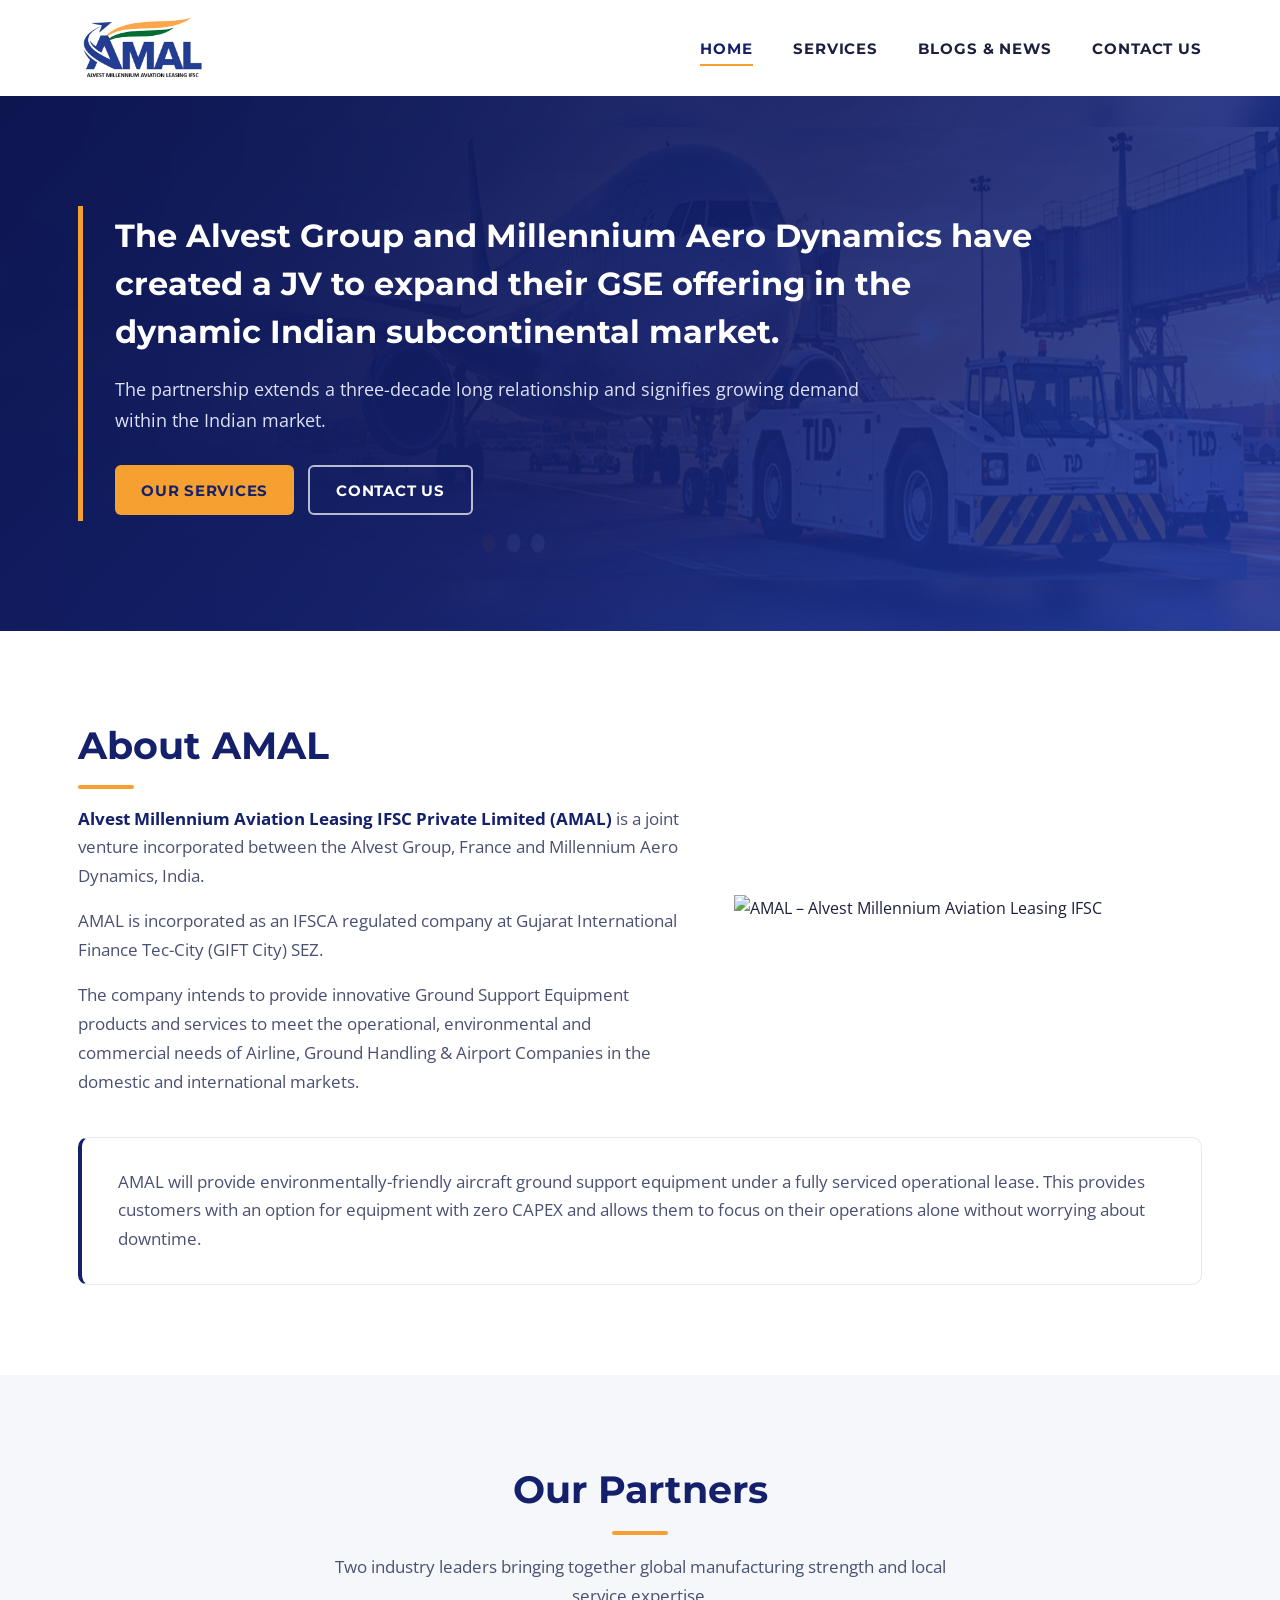
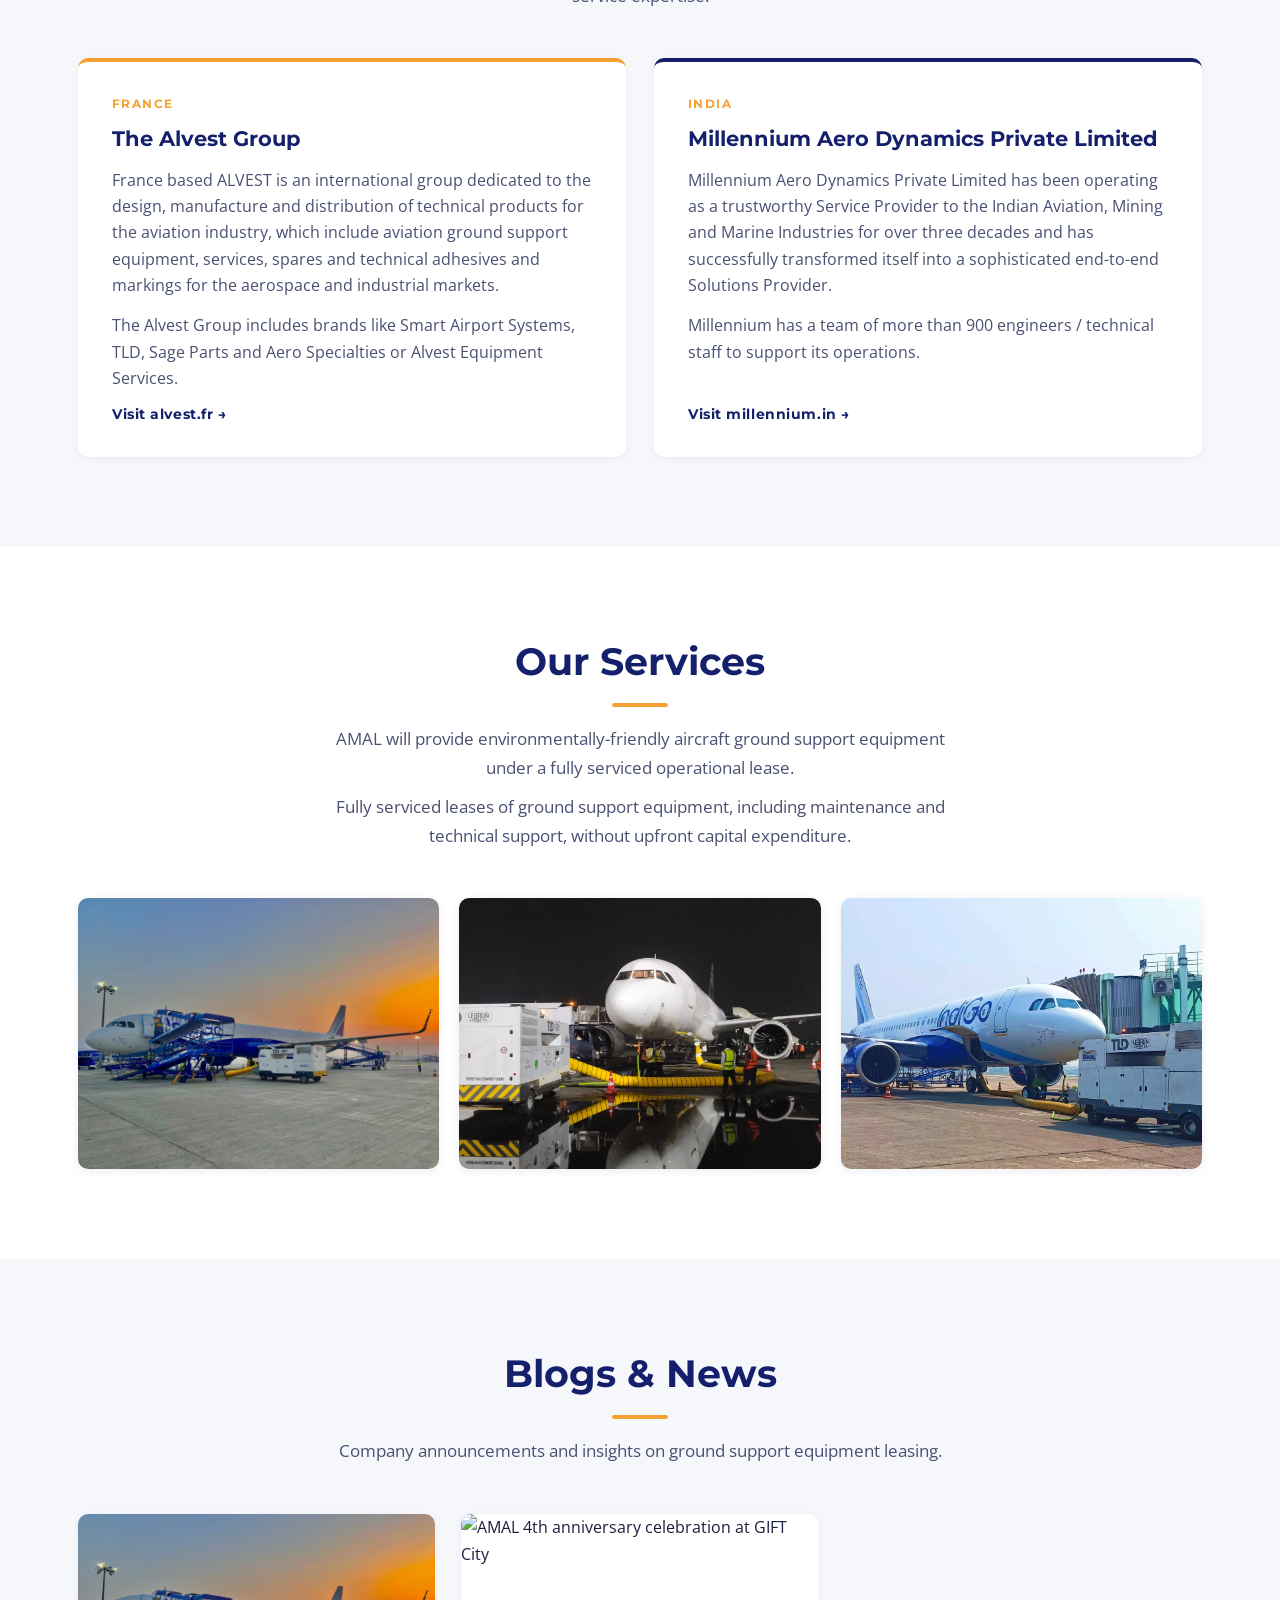
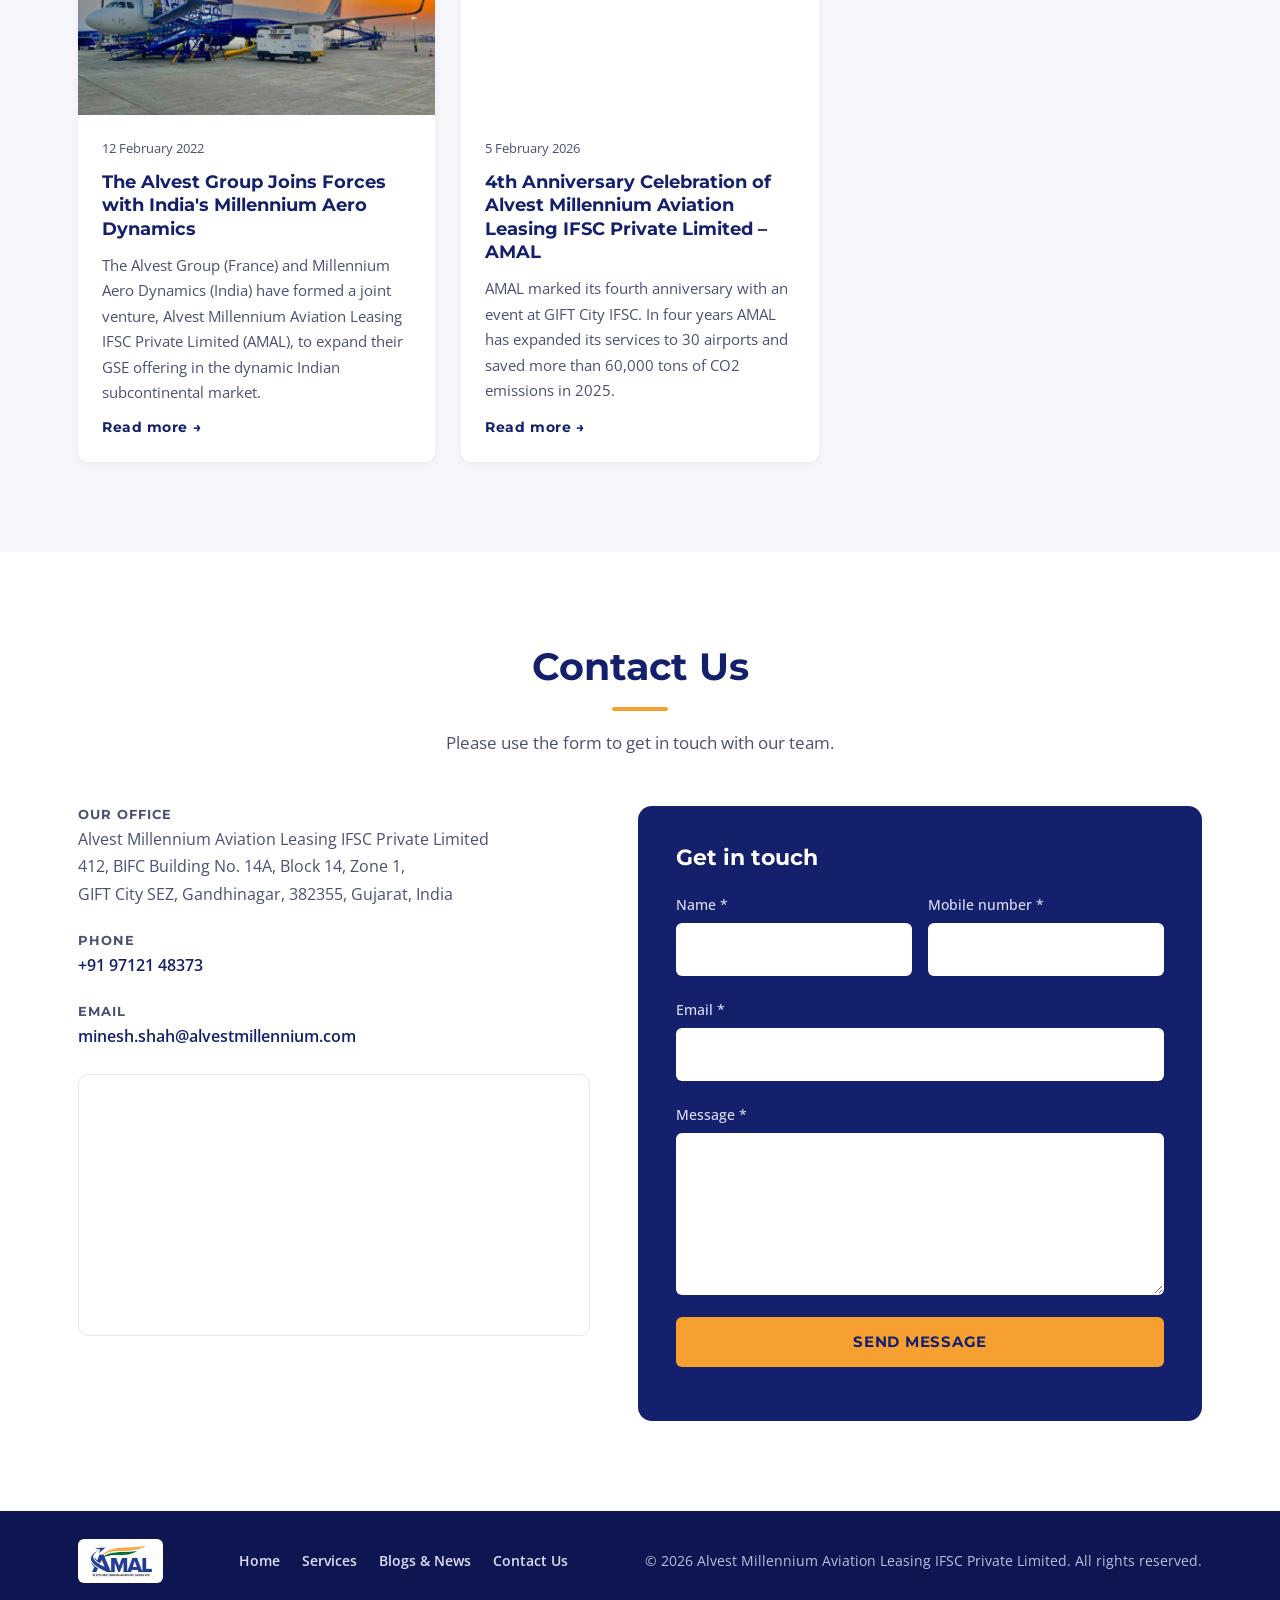
==== commit 24c93018: "Update index.html" ====
--- a/index.html
+++ b/index.html
@@ -56,11 +56,8 @@
           <p>AMAL is incorporated as an IFSCA regulated company at Gujarat International Finance Tec-City (GIFT City) SEZ.</p>
           <p>The company intends to provide innovative Ground Support Equipment products and services to meet the operational, environmental and commercial needs of Airline, Ground Handling &amp; Airport Companies in the domestic and international markets.</p>
         </div>
-        <div class="highlights reveal">
-          <div class="highlight"><span class="highlight__big">30+</span><span>Years of Alvest &amp; Millennium partnership</span></div>
-          <div class="highlight"><span class="highlight__big">IFSCA</span><span>Regulated company</span></div>
-          <div class="highlight"><span class="highlight__big">GIFT</span><span>City SEZ, Gujarat</span></div>
-          <div class="highlight"><span class="highlight__big">0</span><span>Upfront CAPEX for customers</span></div>
+        <div class="about__image reveal">
+          <img src="https://millennium.in/wp-content/themes/millenium/assets/img/AMAL.jpg" alt="AMAL – Alvest Millennium Aviation Leasing IFSC" loading="lazy" />
         </div>
       </div>
 
@@ -124,67 +121,31 @@
           <p>Company announcements and insights on ground support equipment leasing.</p>
         </div>
 
-        <div class="filters reveal" role="group" aria-label="Filter posts">
-          <button class="filter is-active" data-filter="all" aria-pressed="true">All</button>
-          <button class="filter" data-filter="news" aria-pressed="false">News</button>
-          <button class="filter" data-filter="blog" aria-pressed="false">Blogs</button>
-        </div>
-
-        <!--
-          HOW TO ADD A POST: copy one <article class="post"> block below.
-          - data-category: "news" or "blog"
-          - Edit the image, date, title, summary and the content inside .post__full
+<!--
+          HOW TO ADD A POST: copy one <article class="post"> block below and
+          change the image, date, title, summary and link.
         -->
-        <div class="posts" id="posts">
-          <article class="post reveal" data-category="news">
-            <img class="post__img" src="images/aviation-slider-2.webp" alt="Aircraft on the apron" loading="lazy" />
+        <div class="posts">
+          <article class="post reveal">
+            <img class="post__img" src="images/service-delhi-combo-dawn.webp" alt="AMAL ground support equipment serving an aircraft" loading="lazy" />
             <div class="post__body">
-              <p class="post__meta"><span class="badge">News</span><span class="post__date">Press Release</span></p>
-              <h3 class="post__title">Alvest Group and Millennium Aero Dynamics create a JV to expand GSE offering in India</h3>
-              <p class="post__excerpt">The partnership extends a three-decade long relationship and signifies growing demand within the Indian market.</p>
-              <button class="link-arrow post__open" type="button">Read more</button>
-            </div>
-            <div class="post__full" hidden>
-              <p>The Alvest Group and Millennium Aero Dynamics have created a joint venture to expand their Ground Support Equipment (GSE) offering in the dynamic Indian subcontinental market. The partnership extends the three-decade long relationship between the two companies and signifies growing demand within the Indian market.</p>
-              <p>Alvest Millennium Aviation Leasing IFSC Private Limited (AMAL) is incorporated as an IFSCA regulated company at Gujarat International Finance Tec-City (GIFT City) SEZ.</p>
-              <p>The company intends to provide innovative Ground Support Equipment products and services to meet the operational, environmental and commercial needs of Airline, Ground Handling &amp; Airport Companies in the domestic and international markets.</p>
-              <p>AMAL will provide environmentally-friendly aircraft ground support equipment under a fully serviced operational lease, giving customers an option for equipment with zero CAPEX so they can focus on their operations without worrying about downtime.</p>
-            </div>
-          </article>
-
-          <article class="post reveal" data-category="blog">
-            <img class="post__img" src="images/ground-power-systems.webp" alt="Ground power unit" loading="lazy" />
+              <p class="post__meta"><span class="post__date">12 February 2022</span></p>
+              <h3 class="post__title">The Alvest Group Joins Forces with India's Millennium Aero Dynamics</h3>
+              <p class="post__excerpt">The Alvest Group (France) and Millennium Aero Dynamics (India) have formed a joint venture, Alvest Millennium Aviation Leasing IFSC Private Limited (AMAL), to expand their GSE offering in the dynamic Indian subcontinental market.</p>
+              <a class="link-arrow" href="https://millennium.in/the-alvest-group-joins-forces-with-indias-millennium-aero-dynamics-to-expand-gse-offering-in-the-dynamic-indian-subcontinental-market/" target="_blank" rel="noopener">Read more</a>
+            </div>
+          </article>
+
+          <article class="post reveal">
+            <img class="post__img" src="https://millennium.in/wp-content/uploads/2026/05/AMAL3-1024x683.jpg" alt="AMAL 4th anniversary celebration at GIFT City" loading="lazy" />
             <div class="post__body">
-              <p class="post__meta"><span class="badge badge--blog">Blog</span><span class="post__date">Leasing Insights</span></p>
-              <h3 class="post__title">Zero CAPEX: how a fully serviced GSE operational lease works</h3>
-              <p class="post__excerpt">Why airlines, ground handlers and airports are choosing to lease ground support equipment instead of buying it.</p>
-              <button class="link-arrow post__open" type="button">Read more</button>
-            </div>
-            <div class="post__full" hidden>
-              <p>Buying ground support equipment ties up significant capital and brings the ongoing responsibility of maintaining it. A fully serviced operational lease changes that model.</p>
-              <p>Under AMAL's operational lease, the customer gets the equipment it needs without upfront capital expenditure. Maintenance and technical support are included in the lease, so the equipment stays in service and the customer can focus on its operations instead of worrying about downtime.</p>
-              <p>The lease is designed for Airline, Ground Handling and Airport Companies in India and in international markets, and covers environmentally-friendly equipment that supports operators' environmental goals.</p>
-              <p>To discuss your equipment needs, <a href="#contact" class="js-close-modal">contact our team</a>.</p>
-            </div>
-          </article>
-
-          <article class="post reveal" data-category="blog">
-            <img class="post__img" src="images/aviation-slider-3.webp" alt="Aircraft at the gate with ground equipment" loading="lazy" />
-            <div class="post__body">
-              <p class="post__meta"><span class="badge badge--blog">Blog</span><span class="post__date">Company</span></p>
-              <h3 class="post__title">Why AMAL is based at GIFT City</h3>
-              <p class="post__excerpt">AMAL is an IFSCA regulated company at Gujarat International Finance Tec-City SEZ, serving domestic and international markets.</p>
-              <button class="link-arrow post__open" type="button">Read more</button>
-            </div>
-            <div class="post__full" hidden>
-              <p>AMAL is incorporated as an IFSCA regulated company at Gujarat International Finance Tec-City (GIFT City) SEZ in Gandhinagar, Gujarat.</p>
-              <p>From GIFT City, AMAL serves customers in both the domestic and international markets, combining the Alvest Group's global range of ground support equipment with Millennium Aero Dynamics' service network of more than 900 engineers and technical staff.</p>
-              <p>Together, the partners bring over three decades of working together to the Indian subcontinental market.</p>
-            </div>
-          </article>
-        </div>
-
-        <p class="posts__empty" id="postsEmpty" hidden>No posts in this category yet.</p>
+              <p class="post__meta"><span class="post__date">5 February 2026</span></p>
+              <h3 class="post__title">4th Anniversary Celebration of Alvest Millennium Aviation Leasing IFSC Private Limited – AMAL</h3>
+              <p class="post__excerpt">AMAL marked its fourth anniversary with an event at GIFT City IFSC. In four years AMAL has expanded its services to 30 airports and saved more than 60,000 tons of CO2 emissions in 2025.</p>
+              <a class="link-arrow" href="https://millennium.in/%f0%9d%90%80%f0%9d%90%a7%f0%9d%90%a7%f0%9d%90%a2%f0%9d%90%af%f0%9d%90%9e%f0%9d%90%ab%f0%9d%90%ac%f0%9d%90%9a%f0%9d%90%ab%f0%9d%90%b2-%f0%9d%90%9c%f0%9d%90%9e%f0%9d%90%a5%f0%9d%90%9e%f0%9d%90%9b/" target="_blank" rel="noopener">Read more</a>
+            </div>
+          </article>
+        </div>
       </div>
     </section>
 
@@ -273,20 +234,6 @@
     </div>
   </footer>
 
-  <!-- Post reader (modal) -->
-  <div class="modal" id="postModal" hidden>
-    <div class="modal__backdrop" data-close></div>
-    <div class="modal__dialog" role="dialog" aria-modal="true" aria-labelledby="modalTitle">
-      <button class="modal__close" type="button" aria-label="Close" data-close>&times;</button>
-      <img class="modal__img" id="modalImg" src="" alt="" />
-      <div class="modal__body">
-        <p class="post__meta" id="modalMeta"></p>
-        <h3 id="modalTitle"></h3>
-        <div class="modal__content" id="modalContent"></div>
-      </div>
-    </div>
-  </div>
-
   <button class="to-top" id="toTop" aria-label="Back to top">
     <svg viewBox="0 0 24 24" aria-hidden="true"><path d="M6 14l6-6 6 6"></path></svg>
   </button>
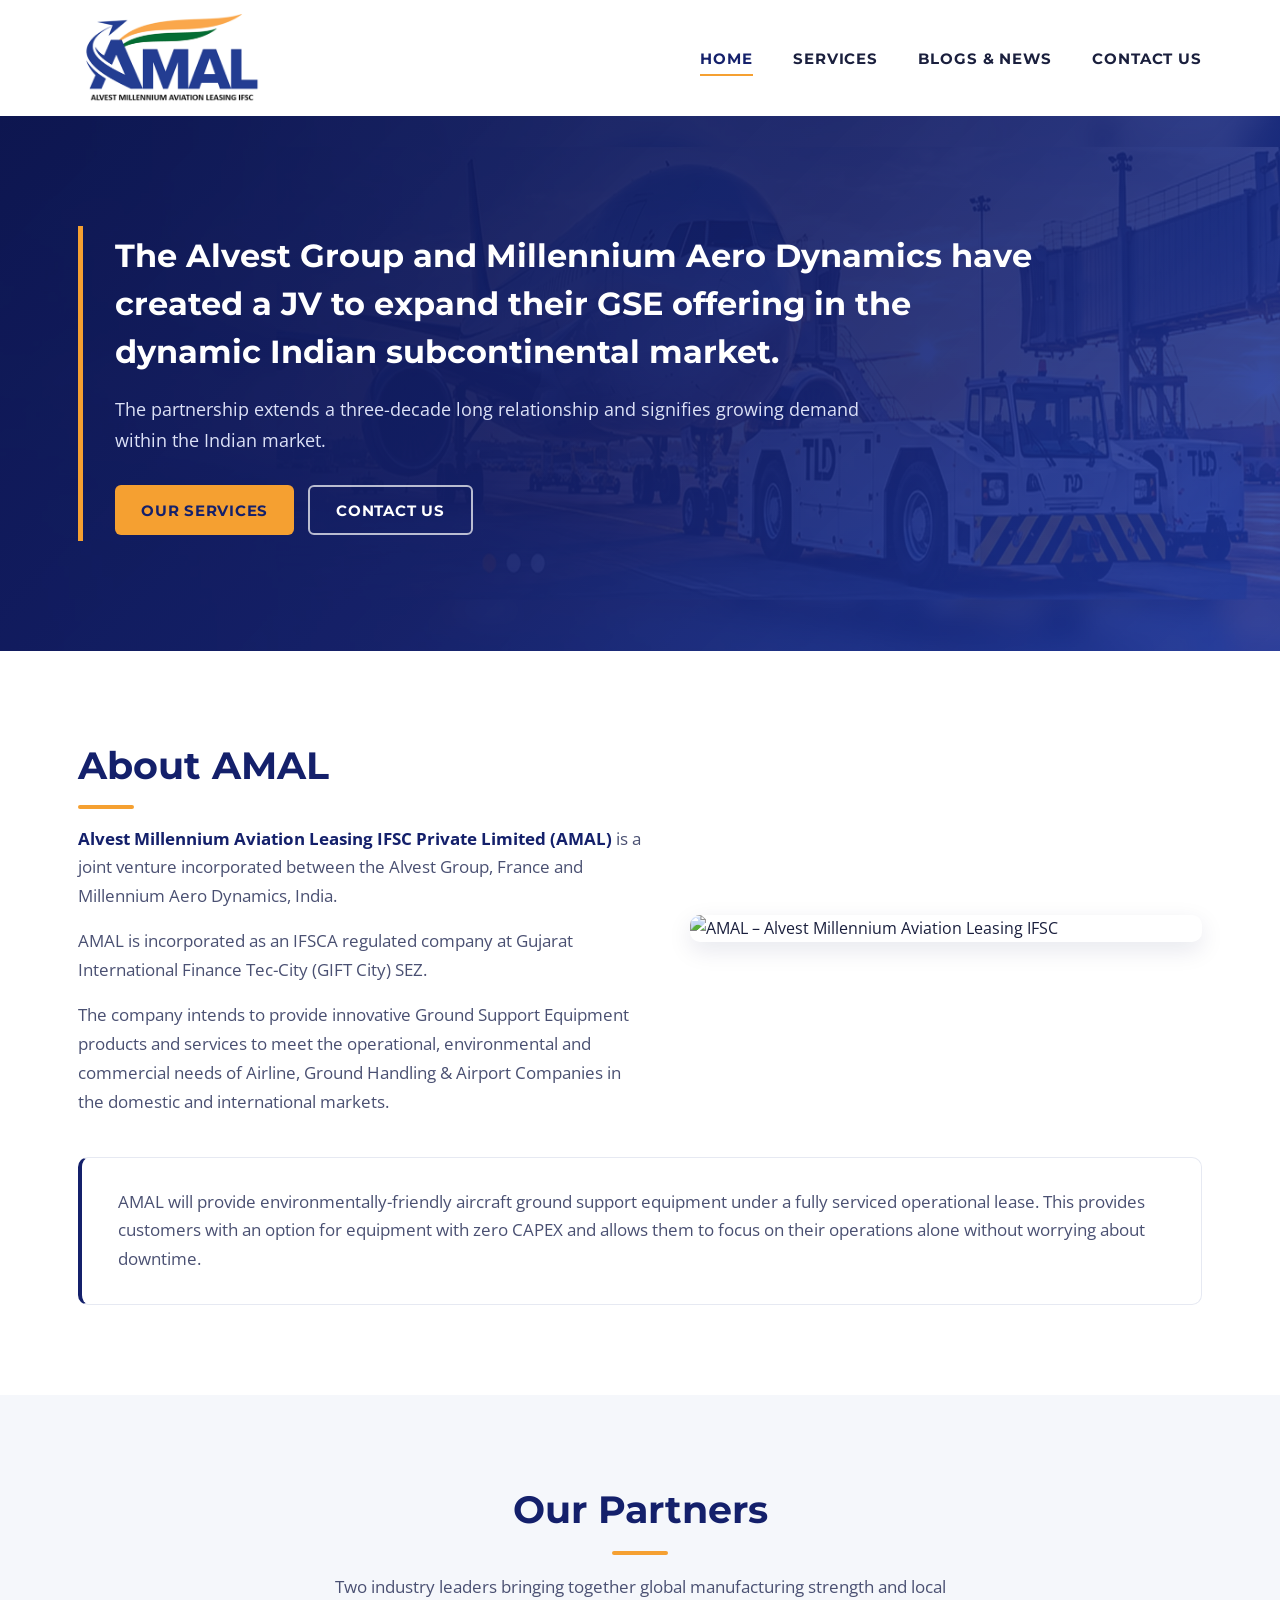
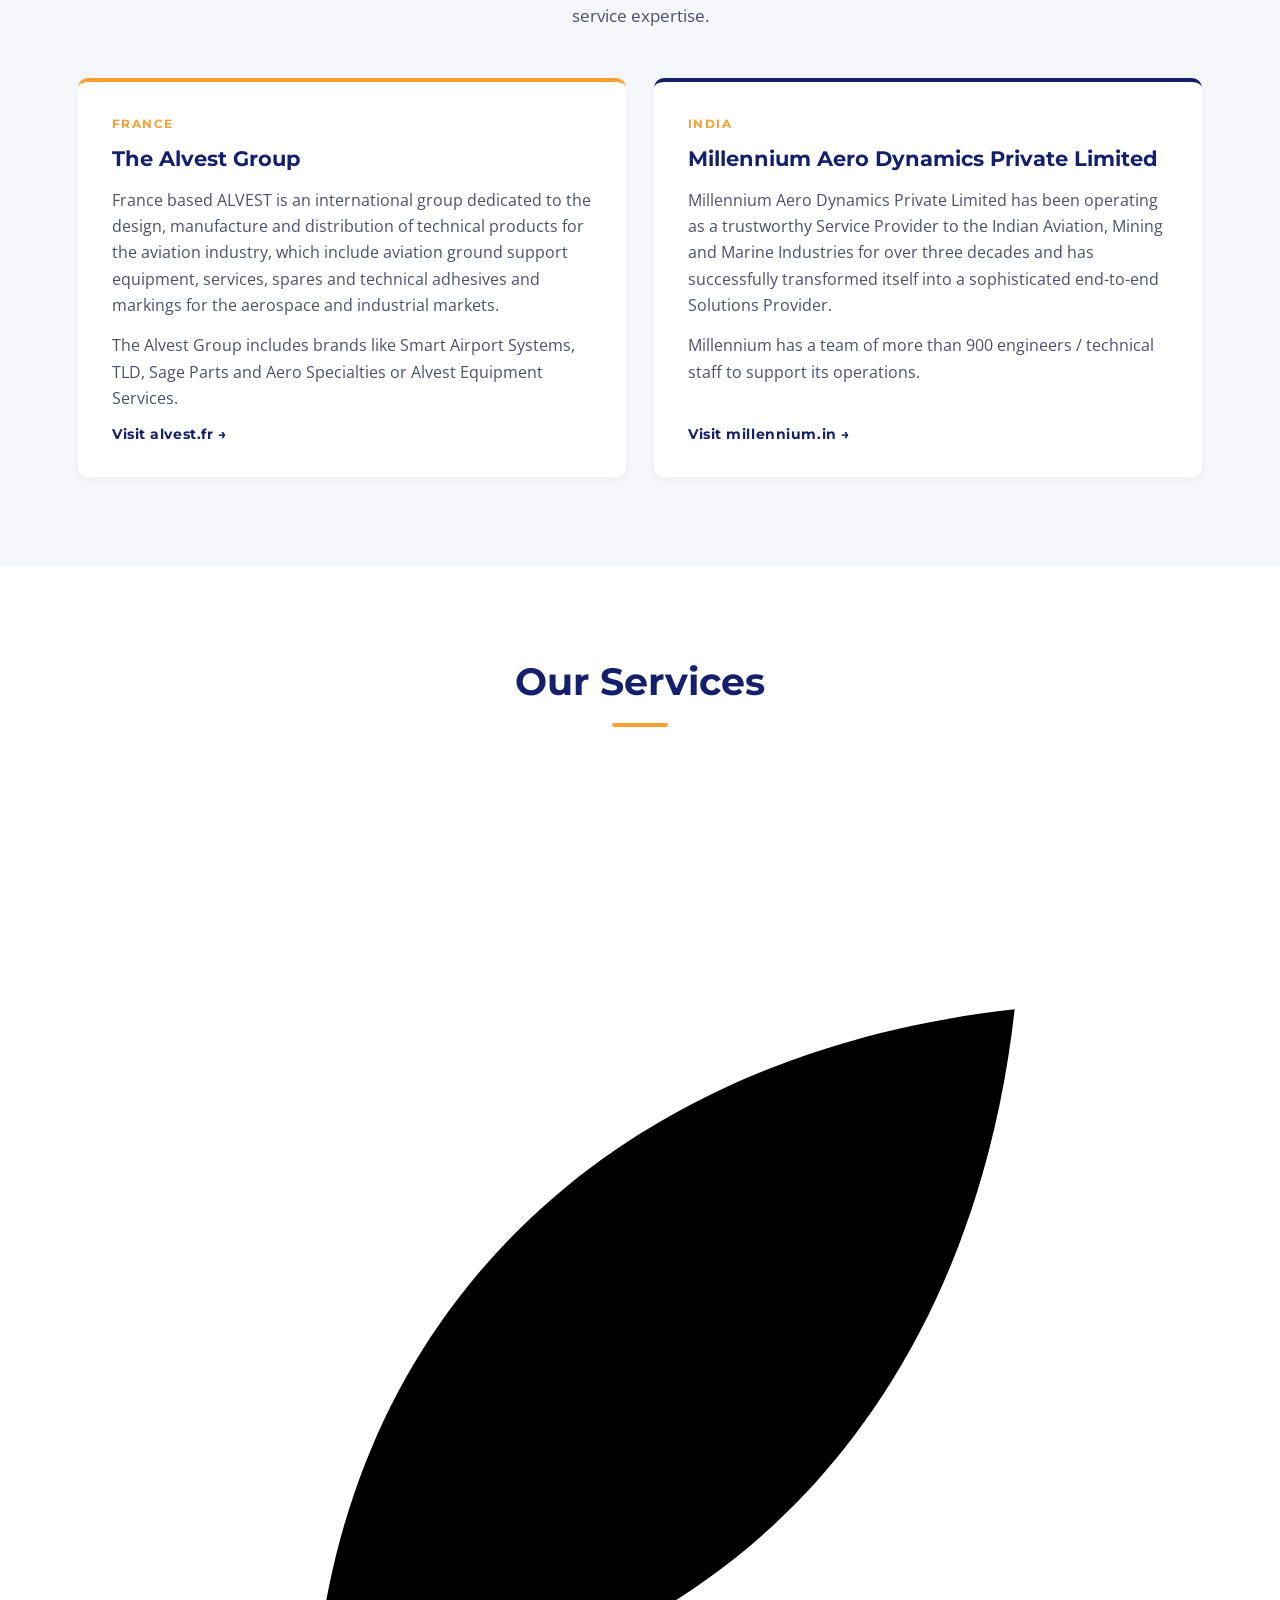
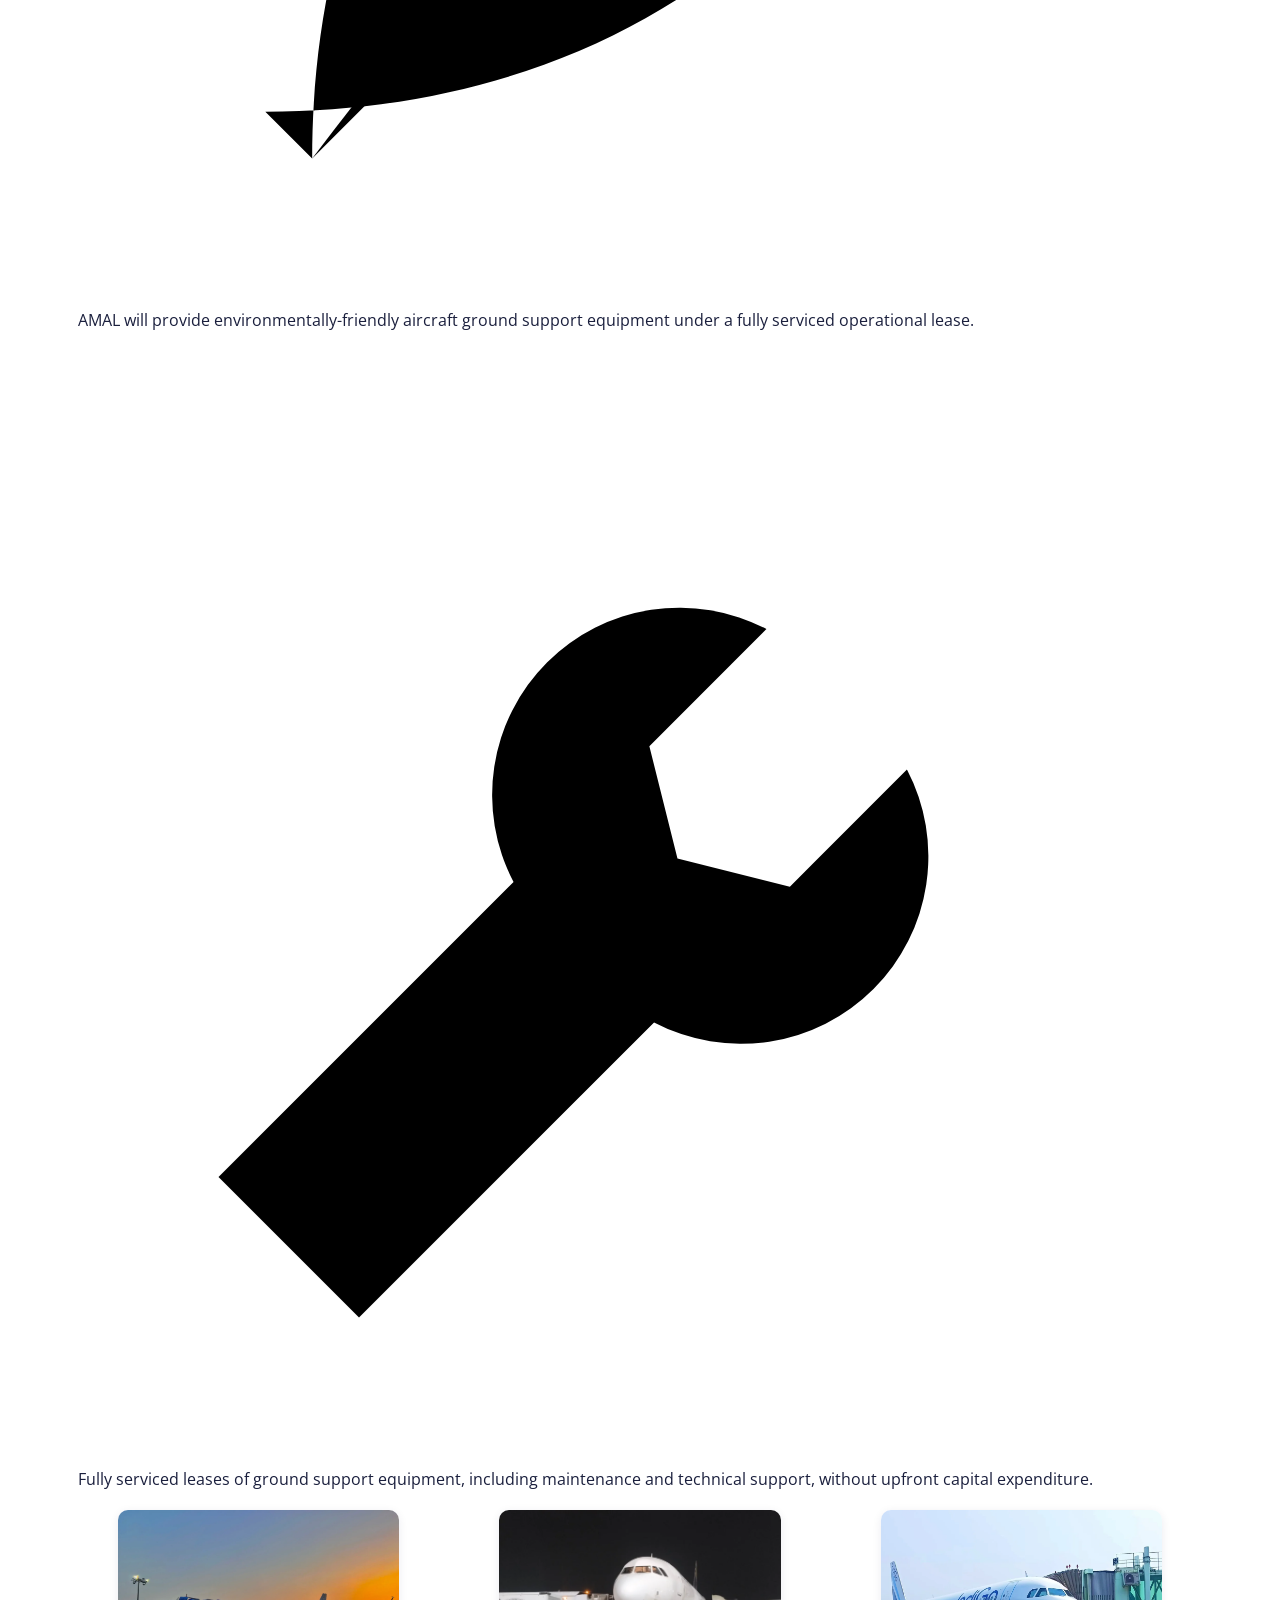
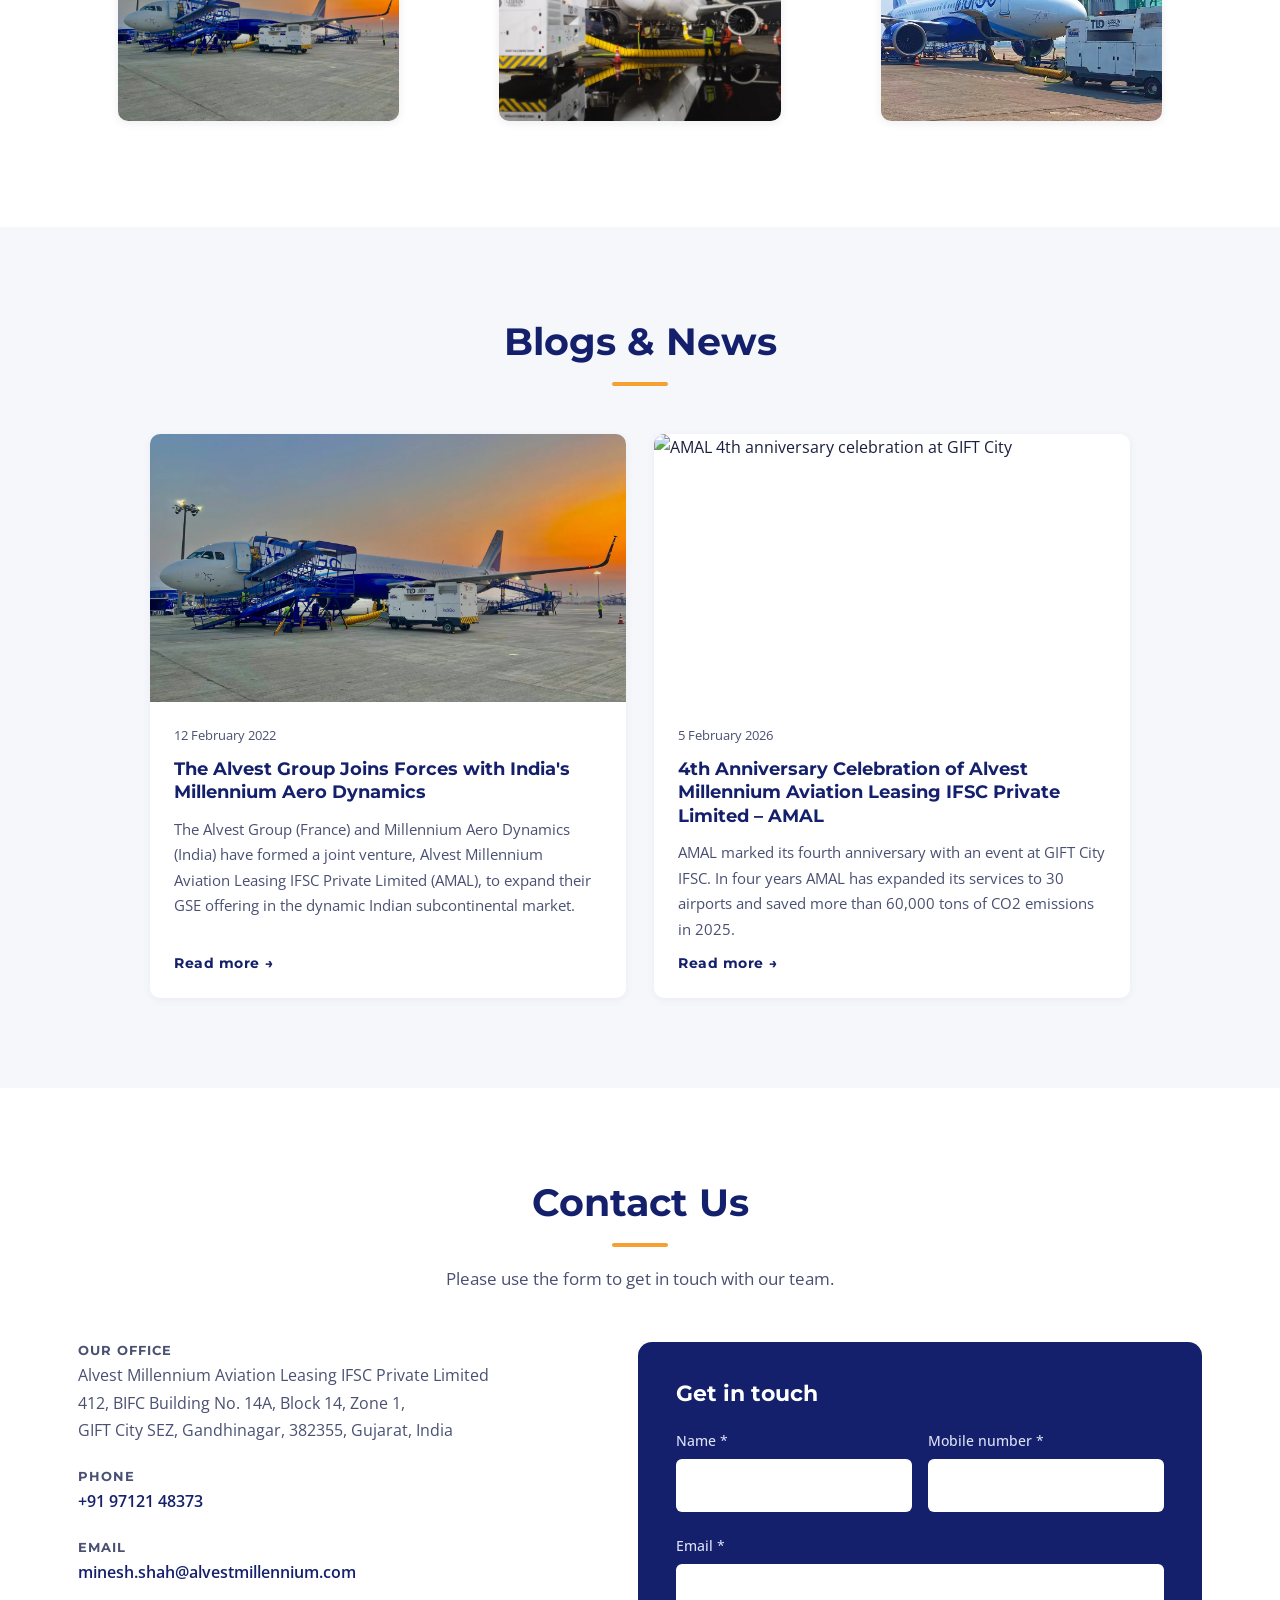
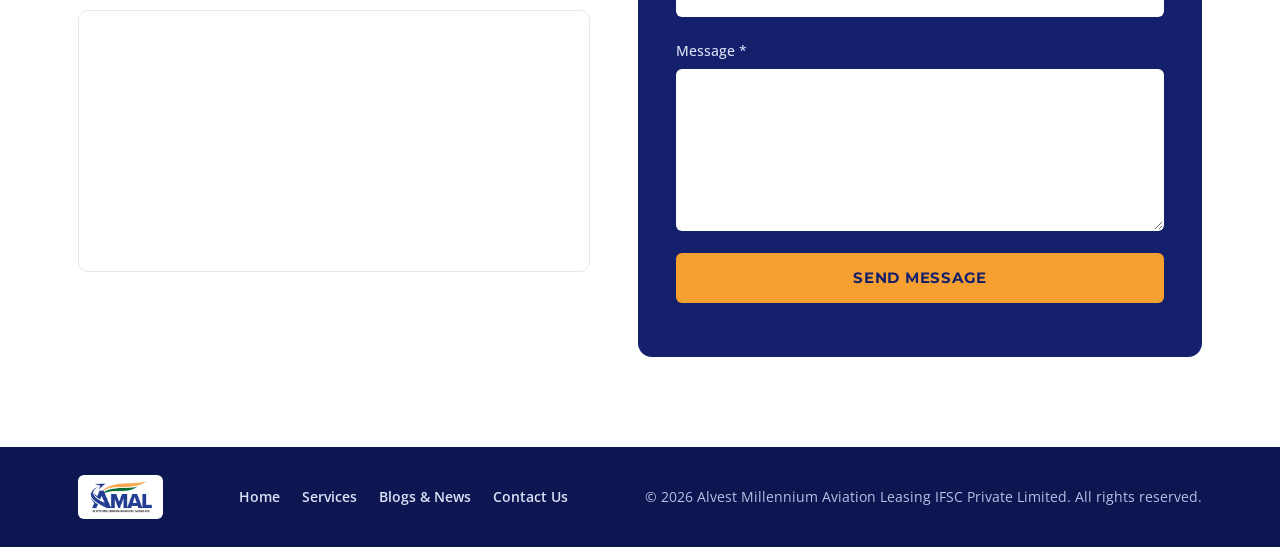
==== commit 5d9760c8: "Update index.html" ====
--- a/index.html
+++ b/index.html
@@ -97,18 +97,39 @@
     </section>
 
     <!-- ===================== SERVICES ===================== -->
-    <section class="section" id="services">
-      <div class="container">
-        <div class="section-head reveal">
+    <section class="section svc" id="services">
+      <div class="svc__glow svc__glow--1" aria-hidden="true"></div>
+      <div class="svc__glow svc__glow--2" aria-hidden="true"></div>
+      <div class="container">
+        <div class="section-head section-head--light reveal">
           <h2>Our Services</h2>
-          <p>AMAL will provide environmentally-friendly aircraft ground support equipment under a fully serviced operational lease.</p>
-          <p>Fully serviced leases of ground support equipment, including maintenance and technical support, without upfront capital expenditure.</p>
+        </div>
+
+        <div class="svc__points">
+          <div class="svc-point reveal" style="--d:.05s">
+            <span class="svc-point__icon" aria-hidden="true">
+              <svg viewBox="0 0 24 24"><path d="M5 21c0-9 6-15 15-16-1 9-7 15-16 15"/><path d="M5 21c3-4 6-7 10-10"/></svg>
+            </span>
+            <p>AMAL will provide environmentally-friendly aircraft ground support equipment under a fully serviced operational lease.</p>
+          </div>
+          <div class="svc-point reveal" style="--d:.2s">
+            <span class="svc-point__icon" aria-hidden="true">
+              <svg viewBox="0 0 24 24"><path d="M14.7 6.3a4 4 0 0 0-5.4 5.4L3 18l3 3 6.3-6.3a4 4 0 0 0 5.4-5.4l-2.5 2.5-2.4-.6-.6-2.4z"/></svg>
+            </span>
+            <p>Fully serviced leases of ground support equipment, including maintenance and technical support, without upfront capital expenditure.</p>
+          </div>
         </div>
 
         <div class="gallery">
-          <img class="reveal" src="images/service-delhi-combo-dawn.webp" alt="AMAL TLD Lebrun Combo 20 unit serving an aircraft at dawn" loading="lazy" />
-          <img class="reveal" src="images/service-combo20-night.webp" alt="AMAL TLD Lebrun Combo 20 unit connected to an aircraft at night" loading="lazy" />
-          <img class="reveal" src="images/service-combo20-gate.webp" alt="AMAL TLD Lebrun Combo 20 unit at the aircraft gate" loading="lazy" />
+          <figure class="gallery__item gallery__item--big reveal reveal--clip" style="--d:.1s">
+            <img src="images/service-delhi-combo-dawn.webp" alt="AMAL TLD Lebrun Combo 20 unit serving an aircraft at dawn" loading="lazy" />
+          </figure>
+          <figure class="gallery__item reveal reveal--clip" style="--d:.3s">
+            <img src="images/service-combo20-night.webp" alt="AMAL TLD Lebrun Combo 20 unit connected to an aircraft at night" loading="lazy" />
+          </figure>
+          <figure class="gallery__item reveal reveal--clip" style="--d:.5s">
+            <img src="images/service-combo20-gate.webp" alt="AMAL TLD Lebrun Combo 20 unit at the aircraft gate" loading="lazy" />
+          </figure>
         </div>
       </div>
     </section>
@@ -118,7 +139,6 @@
       <div class="container">
         <div class="section-head reveal">
           <h2>Blogs &amp; News</h2>
-          <p>Company announcements and insights on ground support equipment leasing.</p>
         </div>
 
 <!--
--- a/css/style.css
+++ b/css/style.css
@@ -15,7 +15,7 @@
   --radius: 10px;
   --display: "Montserrat", system-ui, sans-serif;
   --body: "Open Sans", system-ui, sans-serif;
-  --header-h: 96px;
+  --header-h: 116px;
 }
 
 *, *::before, *::after { box-sizing: border-box; }
@@ -35,7 +35,7 @@
 .header { position: sticky; top: 0; z-index: 50; background: var(--white); transition: box-shadow .25s ease; }
 .header.is-scrolled { box-shadow: 0 4px 20px rgba(13,22,80,.08); }
 .header__inner { display: flex; align-items: center; justify-content: space-between; min-height: var(--header-h); }
-.brand img { height: 62px; width: auto; }
+.brand img { height: 90px; width: auto; }
 
 .nav { display: flex; gap: 40px; }
 .nav a {
@@ -144,17 +144,13 @@
 .btn--ghost:hover { background: #fff; color: var(--navy); }
 
 /* ---------- About ---------- */
-.about__grid { display: grid; grid-template-columns: 1.3fr 1fr; gap: 48px; align-items: center; margin-bottom: 40px; }
+.about__grid { display: grid; grid-template-columns: 1.1fr 1fr; gap: 48px; align-items: center; margin-bottom: 40px; }
 .about__text { display: grid; gap: 16px; }
 .about__text p { font-size: 17px; color: var(--text); }
 .about__text strong { color: var(--navy); }
 .title-left { font-size: clamp(28px, 3vw, 38px); color: var(--navy); }
 .title-left::after { content: ""; display: block; width: 56px; height: 4px; background: var(--saffron); margin-top: 14px; border-radius: 2px; }
-.highlights { display: grid; grid-template-columns: 1fr 1fr; gap: 16px; }
-.highlight { background: var(--navy); color: #DCE1F7; border-radius: var(--radius); padding: 24px 20px; display: grid; gap: 4px; font-size: 14px; line-height: 1.5; }
-.highlight:nth-child(2), .highlight:nth-child(3) { background: var(--tint); color: var(--text); }
-.highlight:nth-child(2) .highlight__big, .highlight:nth-child(3) .highlight__big { color: var(--navy); }
-.highlight__big { font: 800 30px var(--display); color: var(--saffron); }
+.about__image img { width: 100%; height: auto; border-radius: var(--radius); box-shadow: 0 8px 24px rgba(13,22,80,.1); }
 
 /* ---------- Partners ---------- */
 .partners { display: grid; grid-template-columns: 1fr 1fr; gap: 28px; }
@@ -174,14 +170,9 @@
 .gallery img { width: 100%; aspect-ratio: 4 / 3; object-fit: cover; border-radius: var(--radius); box-shadow: 0 2px 10px rgba(13,22,80,.08); }
 
 /* ---------- Blogs & News ---------- */
-.filters { display: flex; justify-content: center; flex-wrap: wrap; gap: 10px; margin-bottom: 36px; }
-.filter { font: 700 13px var(--display); letter-spacing: .06em; text-transform: uppercase; padding: 10px 22px; border-radius: 30px; border: 1px solid var(--line); background: #fff; color: var(--ink); cursor: pointer; transition: background .2s, color .2s; }
-.filter:hover { border-color: var(--navy); }
-.filter.is-active { background: var(--navy); color: #fff; border-color: var(--navy); }
-.posts { display: grid; grid-template-columns: repeat(3, 1fr); gap: 26px; }
+.posts { display: grid; grid-template-columns: repeat(2, 1fr); gap: 28px; max-width: 980px; margin: 0 auto; }
 .post { background: #fff; border-radius: var(--radius); overflow: hidden; box-shadow: 0 2px 10px rgba(13,22,80,.05); display: flex; flex-direction: column; transition: transform .25s, box-shadow .25s; }
 .post:hover { transform: translateY(-4px); box-shadow: 0 14px 32px rgba(13,22,80,.1); }
-.post[hidden] { display: none; }
 .post__img { width: 100%; aspect-ratio: 16 / 9; object-fit: cover; }
 .post__body { padding: 22px 24px 26px; display: flex; flex-direction: column; gap: 12px; flex: 1; }
 .post__meta { display: flex; align-items: center; gap: 10px; font-size: 13px; color: var(--text); }
@@ -189,19 +180,7 @@
 .badge--blog { background: var(--navy); color: #fff; }
 .post__title { font-size: 18px; color: var(--navy); }
 .post__excerpt { color: var(--text); font-size: 15px; }
-.posts__empty { text-align: center; color: var(--text); margin-top: 20px; }
-
-/* ---------- Modal ---------- */
-.modal { position: fixed; inset: 0; z-index: 100; display: flex; align-items: center; justify-content: center; padding: 20px; }
-.modal[hidden] { display: none; }
-.modal__backdrop { position: absolute; inset: 0; background: rgba(13,22,80,.7); }
-.modal__dialog { position: relative; background: #fff; border-radius: 14px; max-width: 760px; width: 100%; max-height: 90vh; overflow-y: auto; box-shadow: 0 30px 60px rgba(0,0,0,.3); }
-.modal__close { position: absolute; top: 12px; right: 12px; width: 40px; height: 40px; border-radius: 50%; border: 0; background: #fff; color: var(--navy); font-size: 26px; line-height: 1; cursor: pointer; box-shadow: 0 4px 12px rgba(0,0,0,.15); }
-.modal__img { width: 100%; aspect-ratio: 16 / 7; object-fit: cover; }
-.modal__body { padding: 30px 36px 38px; display: grid; gap: 14px; }
-.modal__body h3 { font-size: 24px; color: var(--navy); }
-.modal__content { display: grid; gap: 14px; color: var(--text); font-size: 16px; }
-body.no-scroll { overflow: hidden; }
+
 
 /* ---------- Footer nav ---------- */
 .footer__nav { display: flex; flex-wrap: wrap; gap: 22px; }
@@ -210,7 +189,6 @@
 
 /* ---------- Responsive (new sections) ---------- */
 @media (max-width: 1024px) {
-  .posts { grid-template-columns: repeat(2, 1fr); }
   .about__grid { grid-template-columns: 1fr; }
 }
 @media (max-width: 860px) {
@@ -219,9 +197,8 @@
 }
 @media (max-width: 560px) {
   .gallery { grid-template-columns: 1fr; }
-  .posts, .highlights { grid-template-columns: 1fr; }
+  .posts { grid-template-columns: 1fr; }
   .partner { padding: 26px; }
-  .modal__body { padding: 24px; }
   .hero__actions .btn { flex: 1; }
   .footer__nav { justify-content: center; }
 }
@@ -232,8 +209,8 @@
 
 /* ---------- Responsive ---------- */
 @media (max-width: 860px) {
-  :root { --header-h: 78px; }
-  .brand img { height: 50px; }
+  :root { --header-h: 90px; }
+  .brand img { height: 66px; }
   .nav-toggle { display: inline-flex; }
   .nav {
     position: absolute; top: 100%; left: 0; right: 0; flex-direction: column; gap: 0;
@@ -257,4 +234,4 @@
   html { scroll-behavior: auto; }
   .reveal { opacity: 1; transform: none; }
   * { transition: none !important; }
-}+}
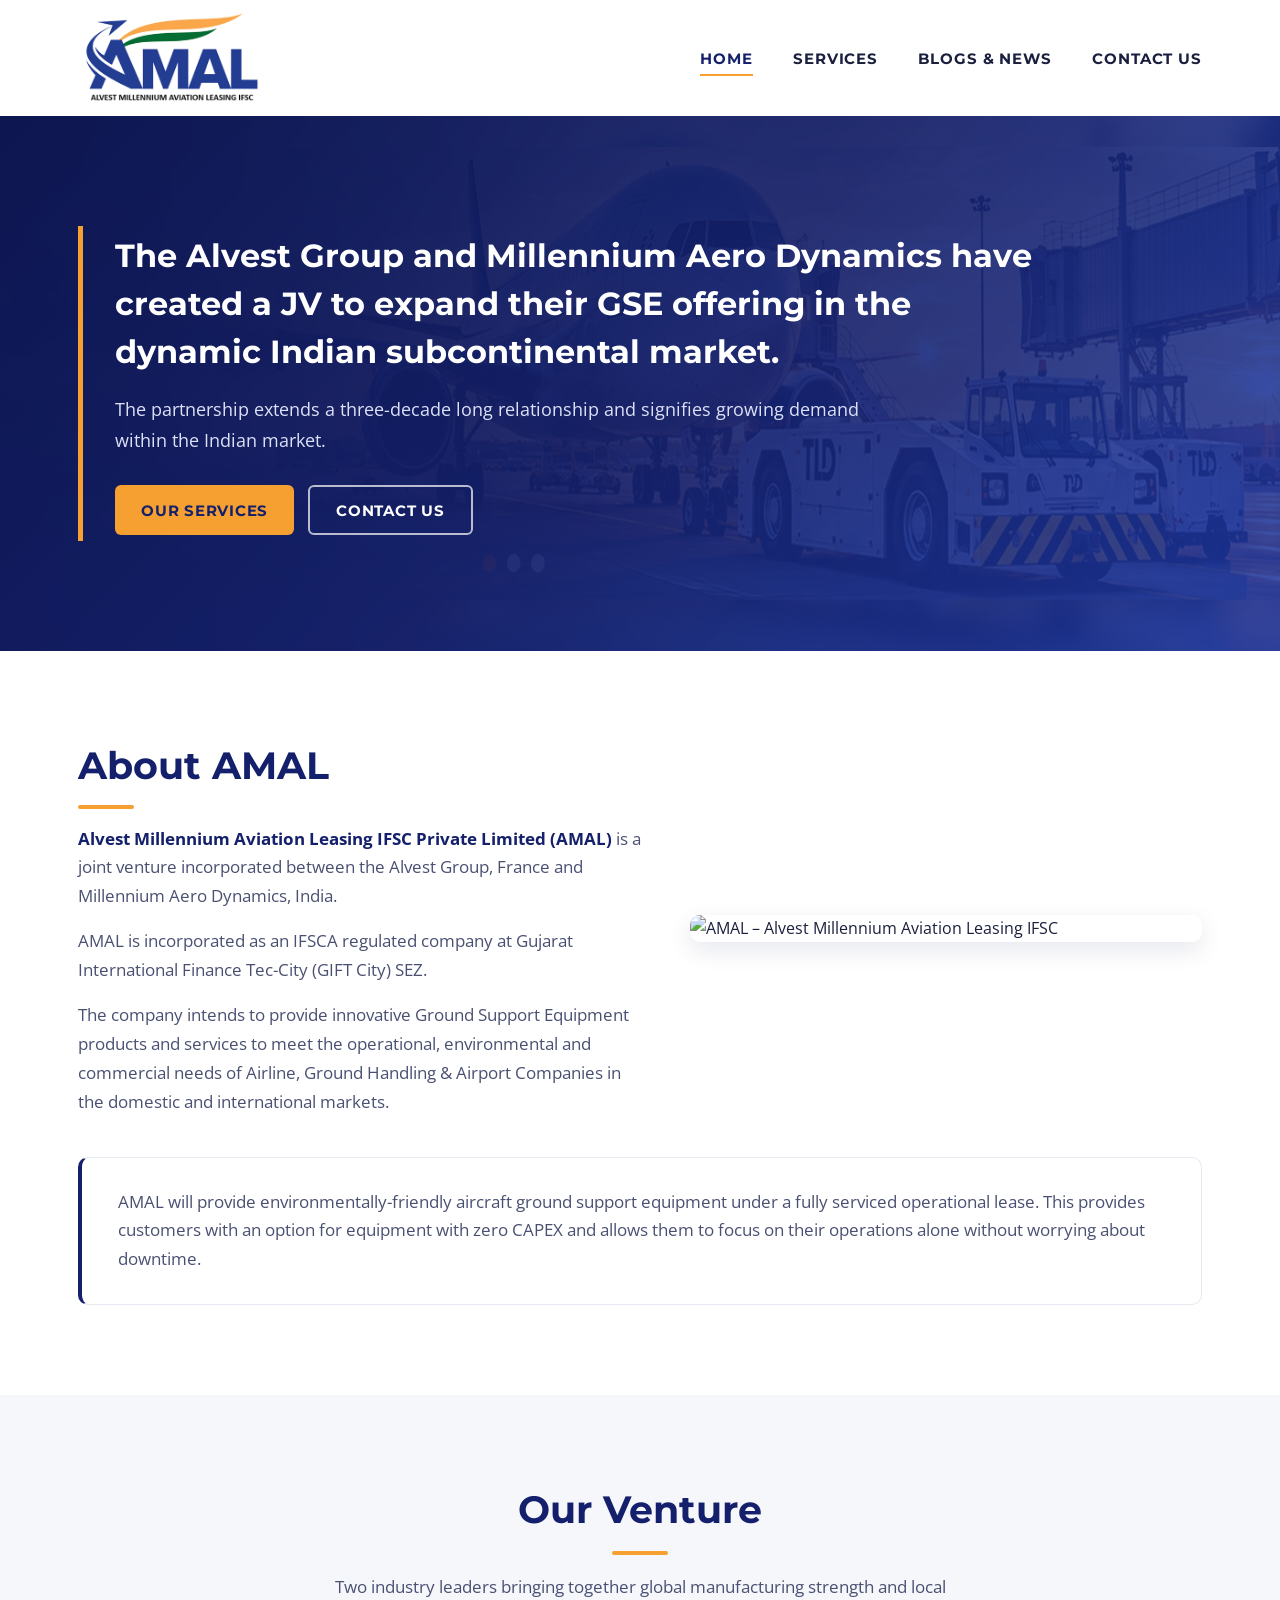
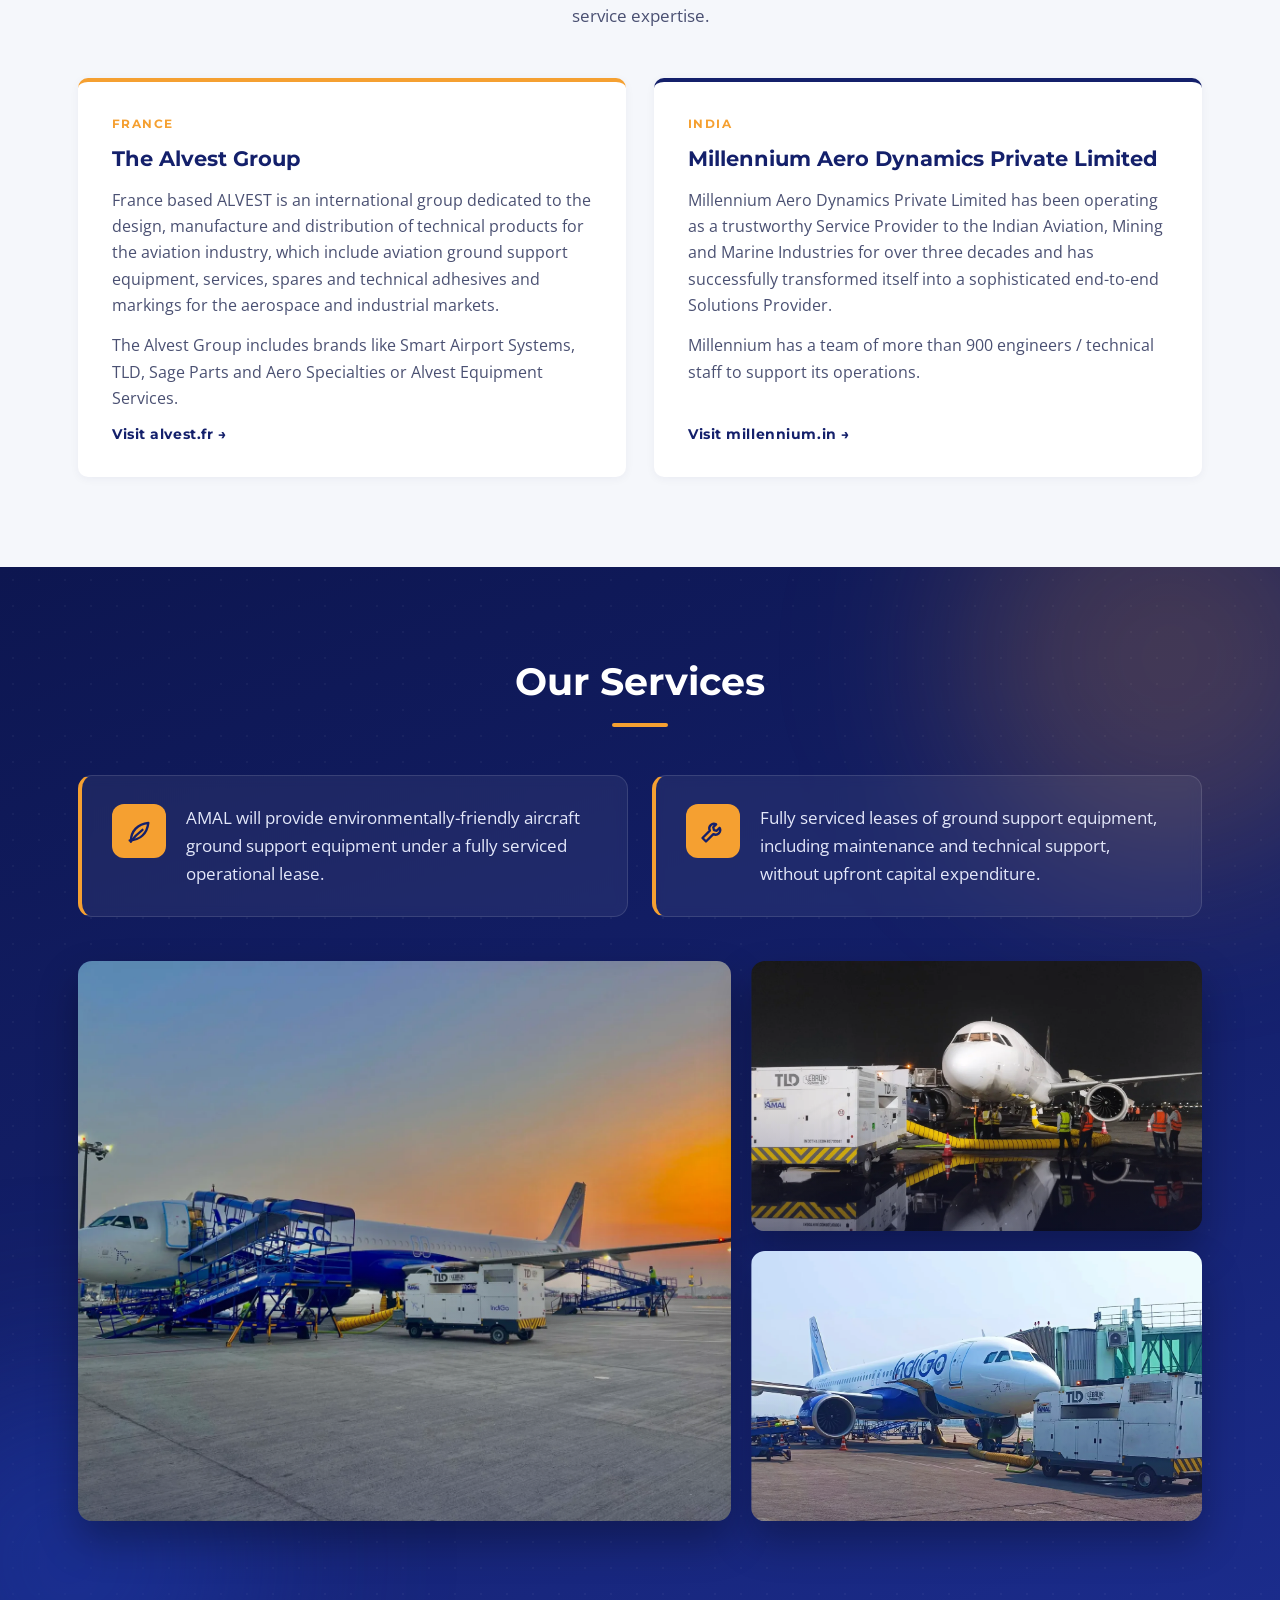
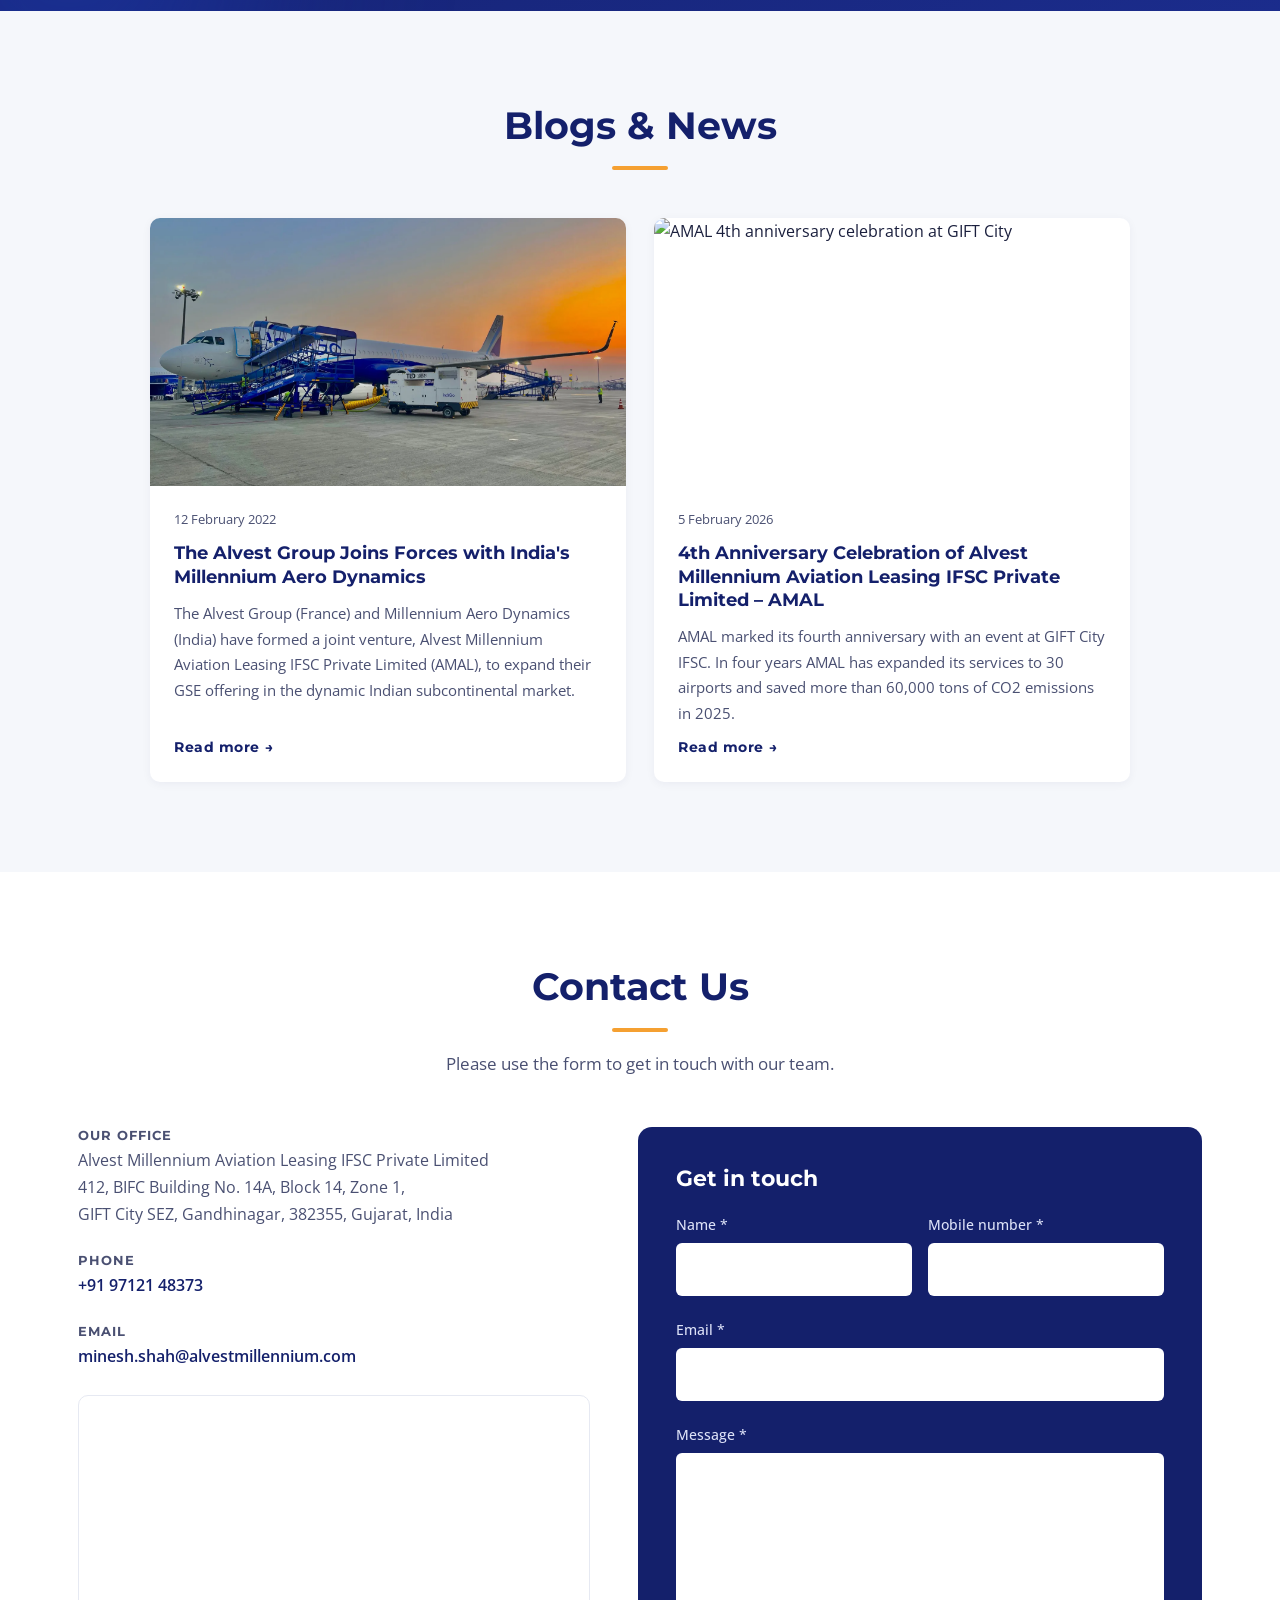
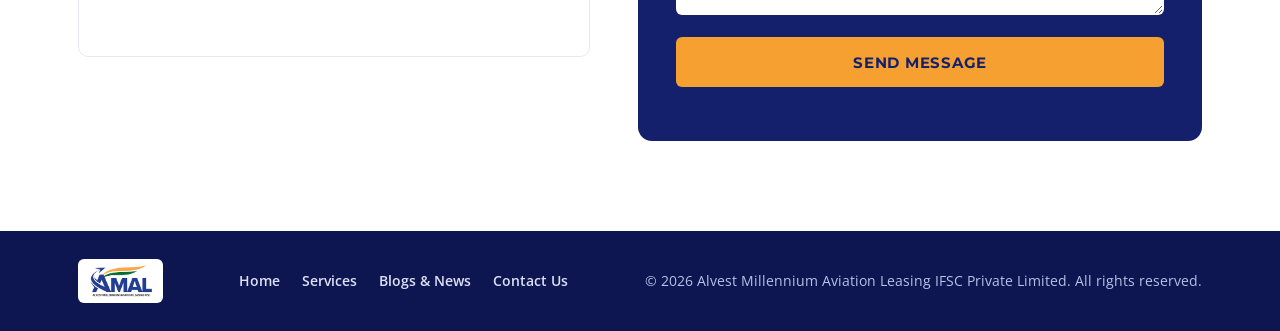
==== commit 52b88154: "Update index.html" ====
--- a/index.html
+++ b/index.html
@@ -72,7 +72,7 @@
     <section class="section section--tint" id="partners">
       <div class="container">
         <div class="section-head reveal">
-          <h2>Our Partners</h2>
+          <h2>Our Venture</h2>
           <p>Two industry leaders bringing together global manufacturing strength and local service expertise.</p>
         </div>
 
--- a/css/style.css
+++ b/css/style.css
@@ -164,10 +164,57 @@
 .link-arrow:hover { color: var(--saffron); }
 .link-arrow:hover::after { margin-left: 4px; }
 
-/* ---------- Services gallery ---------- */
+/* ---------- Services ---------- */
 .section-head p + p { margin-top: 10px; }
-.gallery { display: grid; grid-template-columns: repeat(3, 1fr); gap: 20px; }
-.gallery img { width: 100%; aspect-ratio: 4 / 3; object-fit: cover; border-radius: var(--radius); box-shadow: 0 2px 10px rgba(13,22,80,.08); }
+.svc {
+  position: relative; overflow: hidden; color: #fff;
+  background: linear-gradient(160deg, var(--navy-deep) 0%, var(--navy) 55%, #1B2C8C 100%);
+}
+.svc::before {
+  content: ""; position: absolute; inset: 0; pointer-events: none; opacity: .5;
+  background-image: radial-gradient(rgba(255,255,255,.08) 1px, transparent 1px);
+  background-size: 26px 26px;
+}
+.svc__glow { position: absolute; border-radius: 50%; filter: blur(90px); pointer-events: none; animation: glowFloat 14s ease-in-out infinite alternate; }
+.svc__glow--1 { width: 420px; height: 420px; background: rgba(245,160,49,.22); top: -120px; right: -100px; }
+.svc__glow--2 { width: 380px; height: 380px; background: rgba(30,58,168,.55); bottom: -140px; left: -120px; animation-delay: -7s; }
+@keyframes glowFloat { from { transform: translate(0,0) scale(1); } to { transform: translate(-40px,30px) scale(1.15); } }
+.svc .container { position: relative; z-index: 1; }
+
+.section-head--light h2 { color: #fff; }
+
+.svc__points { display: grid; grid-template-columns: 1fr 1fr; gap: 24px; margin-bottom: 44px; }
+.svc-point {
+  display: flex; gap: 20px; align-items: flex-start; padding: 28px 30px; border-radius: 14px;
+  background: rgba(255,255,255,.06); border: 1px solid rgba(255,255,255,.12); border-left: 4px solid var(--saffron);
+  backdrop-filter: blur(6px); transition: transform .35s ease, background .35s ease, box-shadow .35s ease;
+}
+.svc-point:hover { transform: translateY(-6px); background: rgba(255,255,255,.1); box-shadow: 0 18px 40px rgba(0,0,0,.25); }
+.svc-point__icon {
+  flex: none; width: 54px; height: 54px; border-radius: 12px; background: var(--saffron);
+  display: grid; place-items: center; transition: transform .5s ease;
+}
+.svc-point:hover .svc-point__icon { transform: rotate(-8deg) scale(1.08); }
+.svc-point__icon svg { width: 28px; height: 28px; fill: none; stroke: var(--navy); stroke-width: 2; stroke-linecap: round; stroke-linejoin: round; }
+.svc-point p { font-size: 17px; color: #E4E8FA; line-height: 1.65; }
+
+.gallery { display: grid; grid-template-columns: 1.45fr 1fr; grid-template-rows: 1fr 1fr; gap: 20px; height: 560px; }
+.gallery__item { position: relative; margin: 0; overflow: hidden; border-radius: 14px; box-shadow: 0 20px 40px rgba(0,0,0,.3); }
+.gallery__item--big { grid-row: span 2; }
+.gallery__item img { width: 100%; height: 100%; object-fit: cover; transform: scale(1.12); transition: transform 1.4s cubic-bezier(.2,.7,.2,1); }
+.gallery__item.is-visible img { transform: scale(1); }
+.gallery__item:hover img { transform: scale(1.07); transition-duration: .8s; }
+.gallery__item::after {
+  content: ""; position: absolute; inset: 0; pointer-events: none;
+  background: linear-gradient(to top, rgba(13,22,80,.55), transparent 45%); opacity: .6; transition: opacity .5s;
+}
+.gallery__item:hover::after { opacity: .2; }
+.gallery__item::before {
+  content: ""; position: absolute; left: 0; bottom: 0; height: 4px; width: 100%; z-index: 2;
+  background: var(--saffron); transform: scaleX(0); transform-origin: left; transition: transform .5s ease;
+}
+.gallery__item:hover::before { transform: scaleX(1); }
+
 
 /* ---------- Blogs & News ---------- */
 .posts { display: grid; grid-template-columns: repeat(2, 1fr); gap: 28px; max-width: 980px; margin: 0 auto; }
@@ -193,10 +240,14 @@
 }
 @media (max-width: 860px) {
   .partners { grid-template-columns: 1fr; }
-  .gallery { grid-template-columns: 1fr 1fr; }
+  .svc__points { grid-template-columns: 1fr; }
+  .gallery { height: 480px; }
 }
 @media (max-width: 560px) {
-  .gallery { grid-template-columns: 1fr; }
+  .gallery { grid-template-columns: 1fr; grid-template-rows: none; height: auto; }
+  .gallery__item--big { grid-row: auto; }
+  .gallery__item { aspect-ratio: 4 / 3; }
+  .svc-point { padding: 22px; }
   .posts { grid-template-columns: 1fr; }
   .partner { padding: 26px; }
   .hero__actions .btn { flex: 1; }
@@ -206,6 +257,13 @@
 /* ---------- Reveal ---------- */
 .reveal { opacity: 0; transform: translateY(20px); transition: opacity .6s ease, transform .6s ease; }
 .reveal.is-visible { opacity: 1; transform: none; }
+/* Clip-path reveal for gallery images */
+.reveal.reveal--clip { opacity: 1; transform: none; transition: none; }
+.reveal--clip img { clip-path: inset(0 0 100% 0); transition: clip-path 1.1s cubic-bezier(.7,0,.2,1) var(--d, 0s), transform 1.4s cubic-bezier(.2,.7,.2,1) var(--d, 0s); }
+.reveal--clip.is-visible img { clip-path: inset(0 0 0 0); }
+.reveal--clip.is-visible:hover img { transition: clip-path 1.1s cubic-bezier(.7,0,.2,1), transform .8s cubic-bezier(.2,.7,.2,1); }
+.reveal { transition-delay: var(--d, 0s); }
+.reveal.svc-point { transition: opacity .6s ease, transform .5s ease, background .35s ease, box-shadow .35s ease; transition-delay: var(--d, 0s); }
 
 /* ---------- Responsive ---------- */
 @media (max-width: 860px) {
@@ -232,6 +290,8 @@
 }
 @media (prefers-reduced-motion: reduce) {
   html { scroll-behavior: auto; }
-  .reveal { opacity: 1; transform: none; }
+  .reveal, .reveal.reveal--clip { opacity: 1; transform: none; clip-path: none; }
+  .gallery__item img, .reveal--clip img { transform: none; clip-path: none; }
+  .svc__glow { animation: none; }
   * { transition: none !important; }
 }
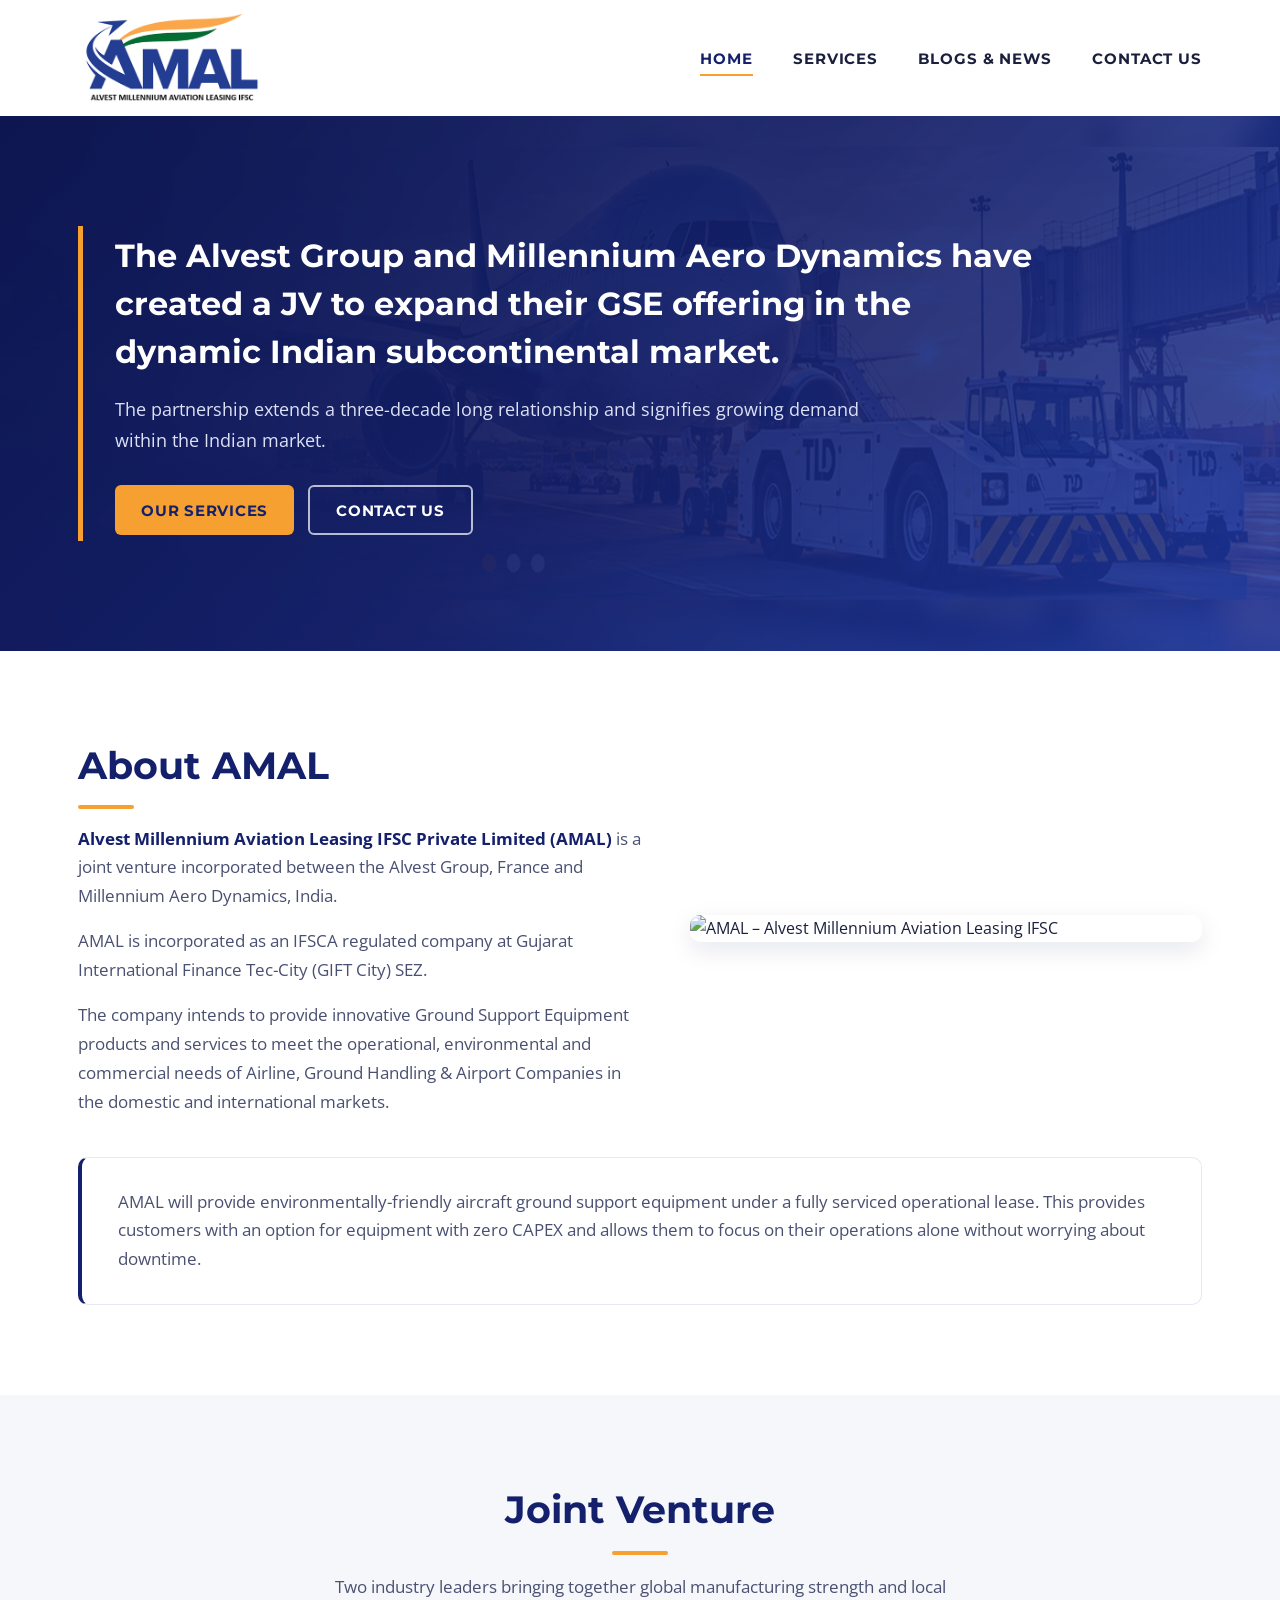
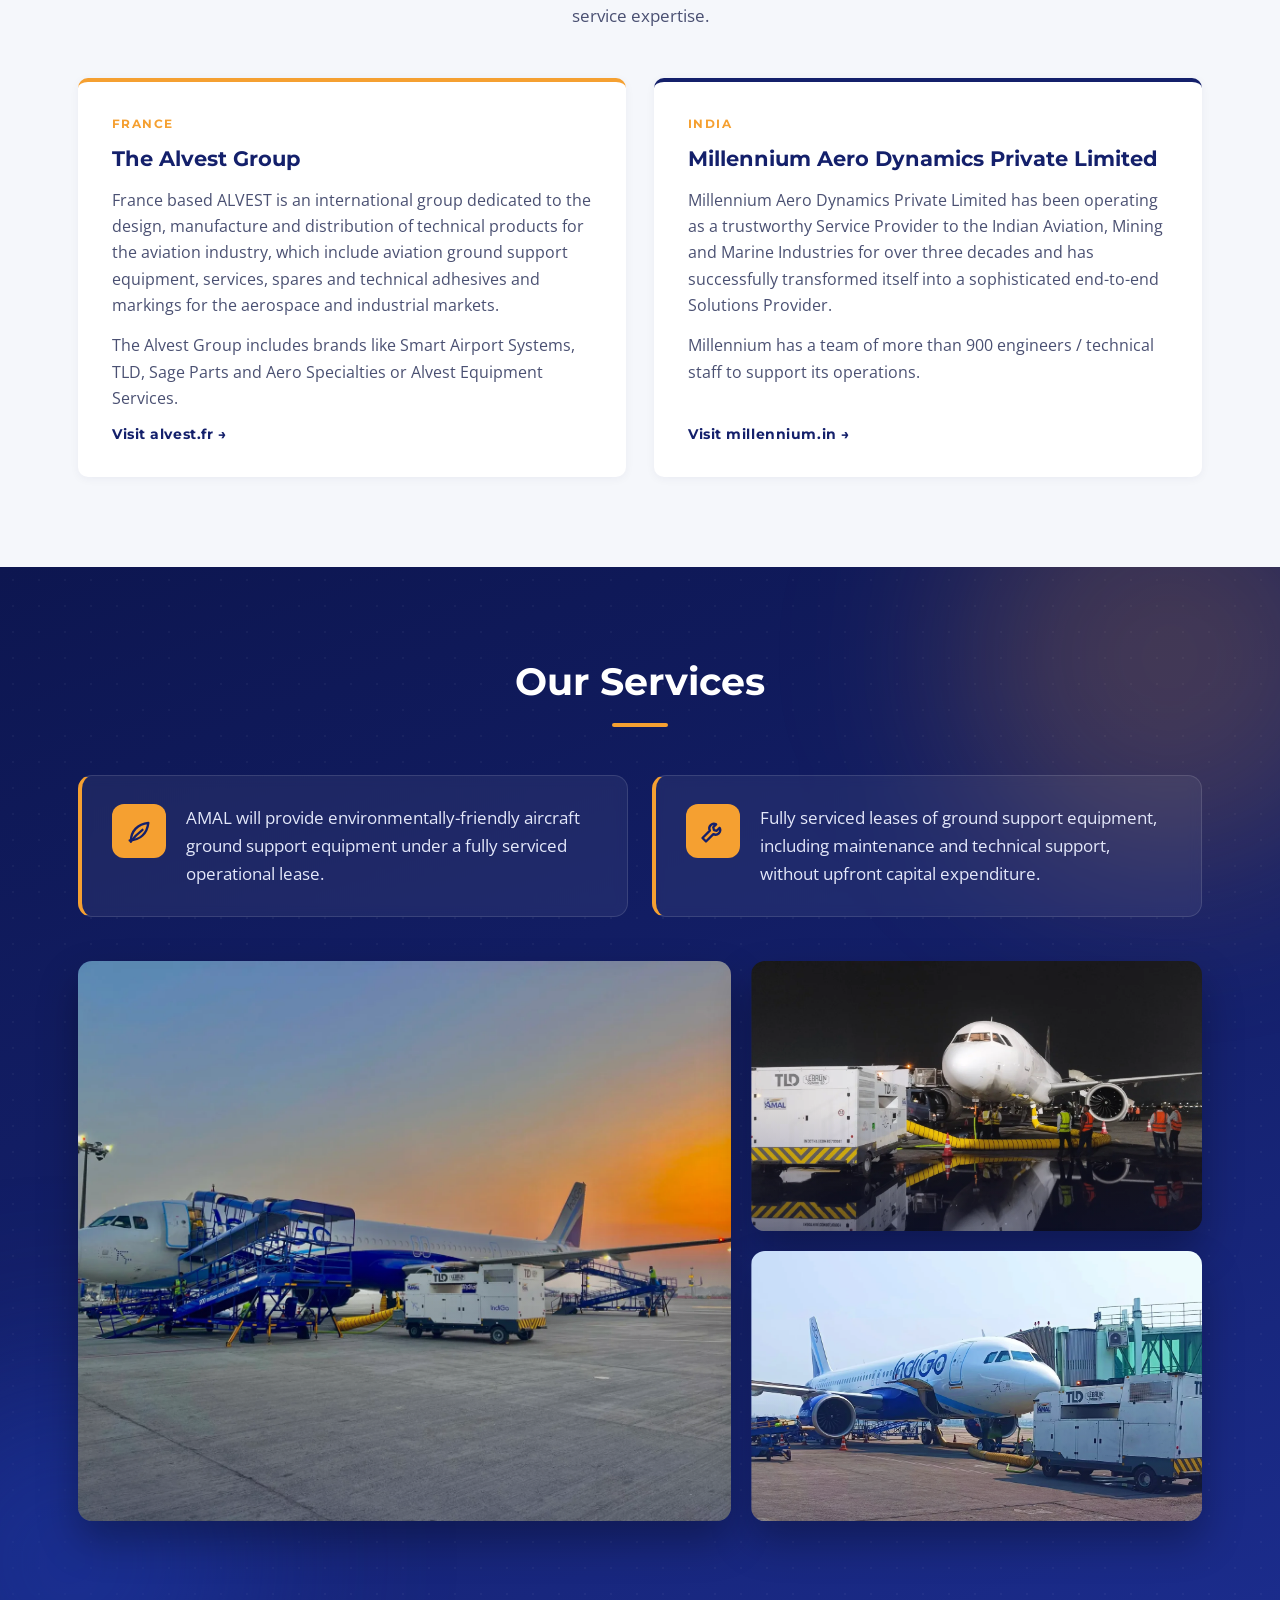
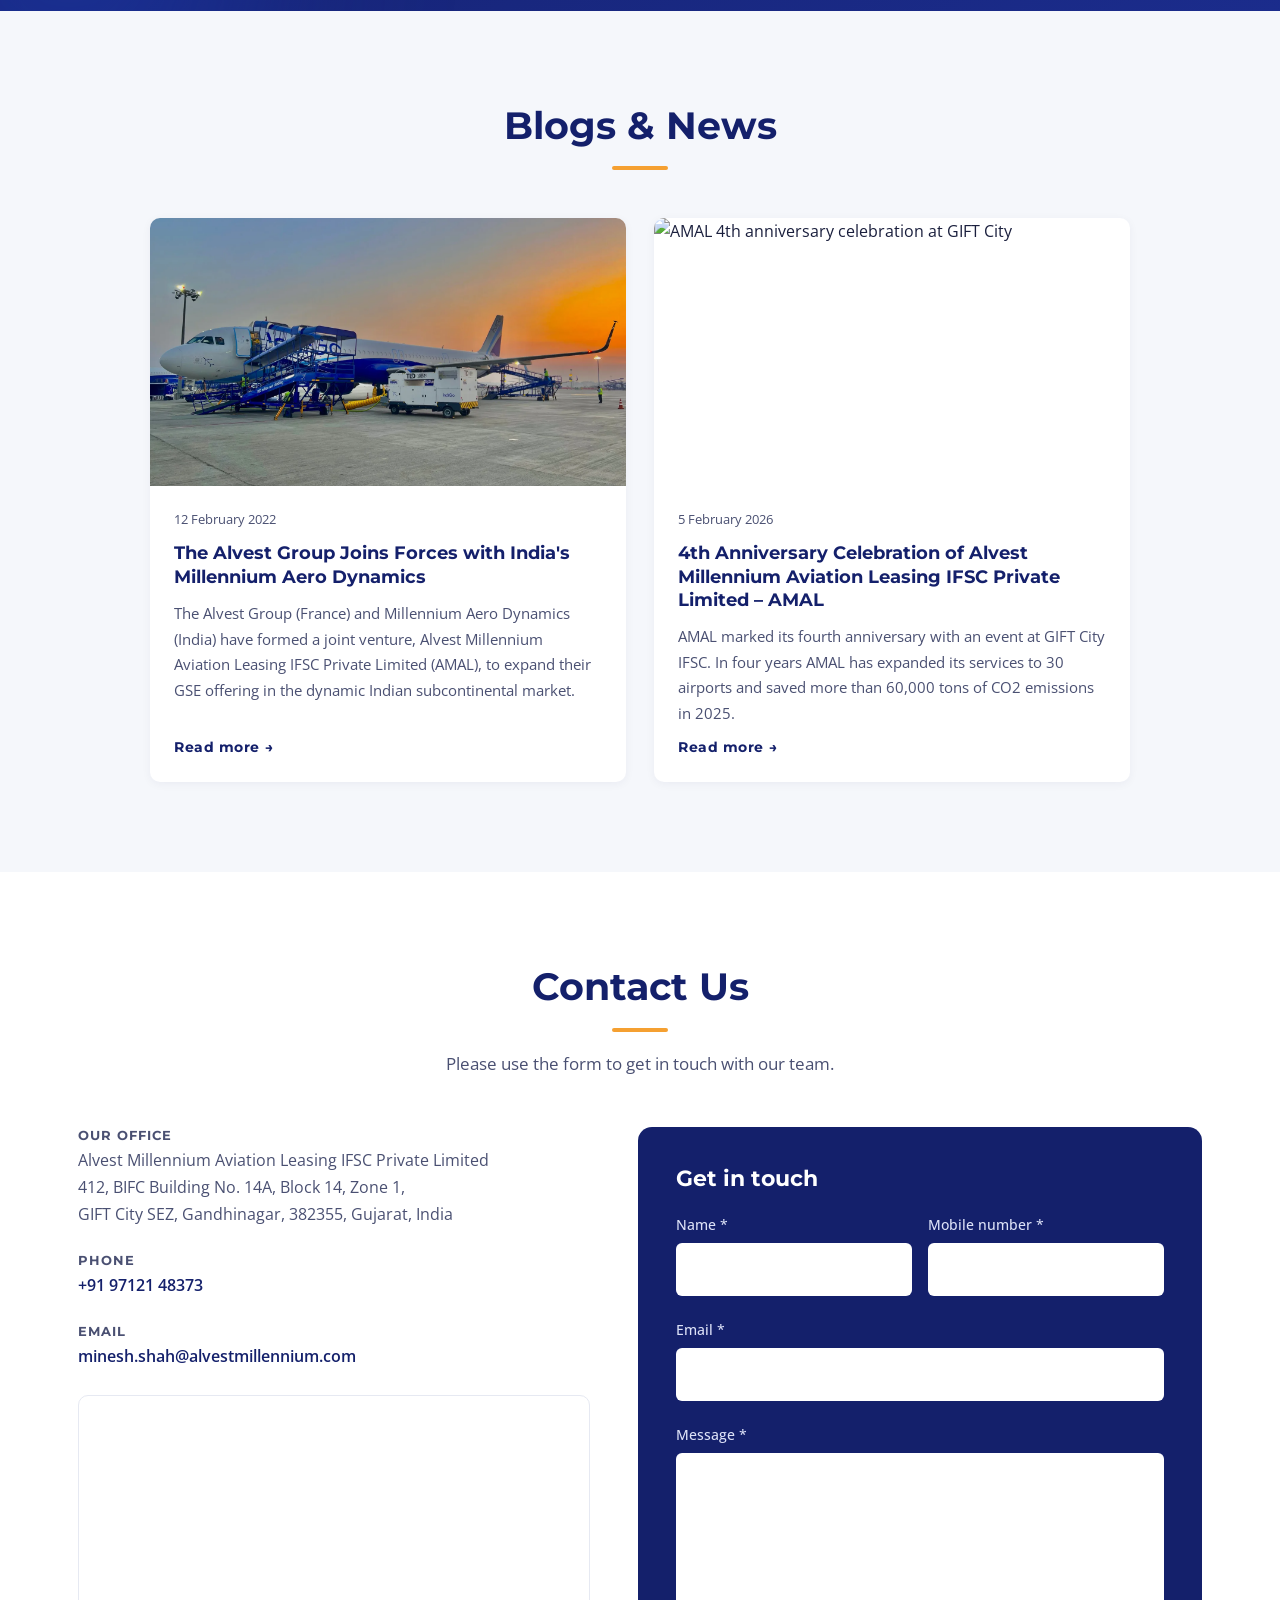
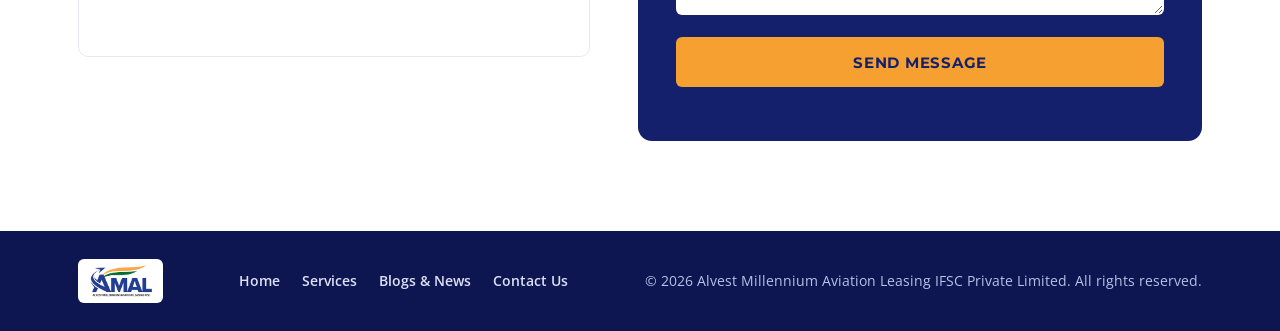
==== commit 667ece9b: "Update index.html" ====
--- a/index.html
+++ b/index.html
@@ -72,7 +72,7 @@
     <section class="section section--tint" id="partners">
       <div class="container">
         <div class="section-head reveal">
-          <h2>Our Venture</h2>
+          <h2>Joint Venture</h2>
           <p>Two industry leaders bringing together global manufacturing strength and local service expertise.</p>
         </div>
 
